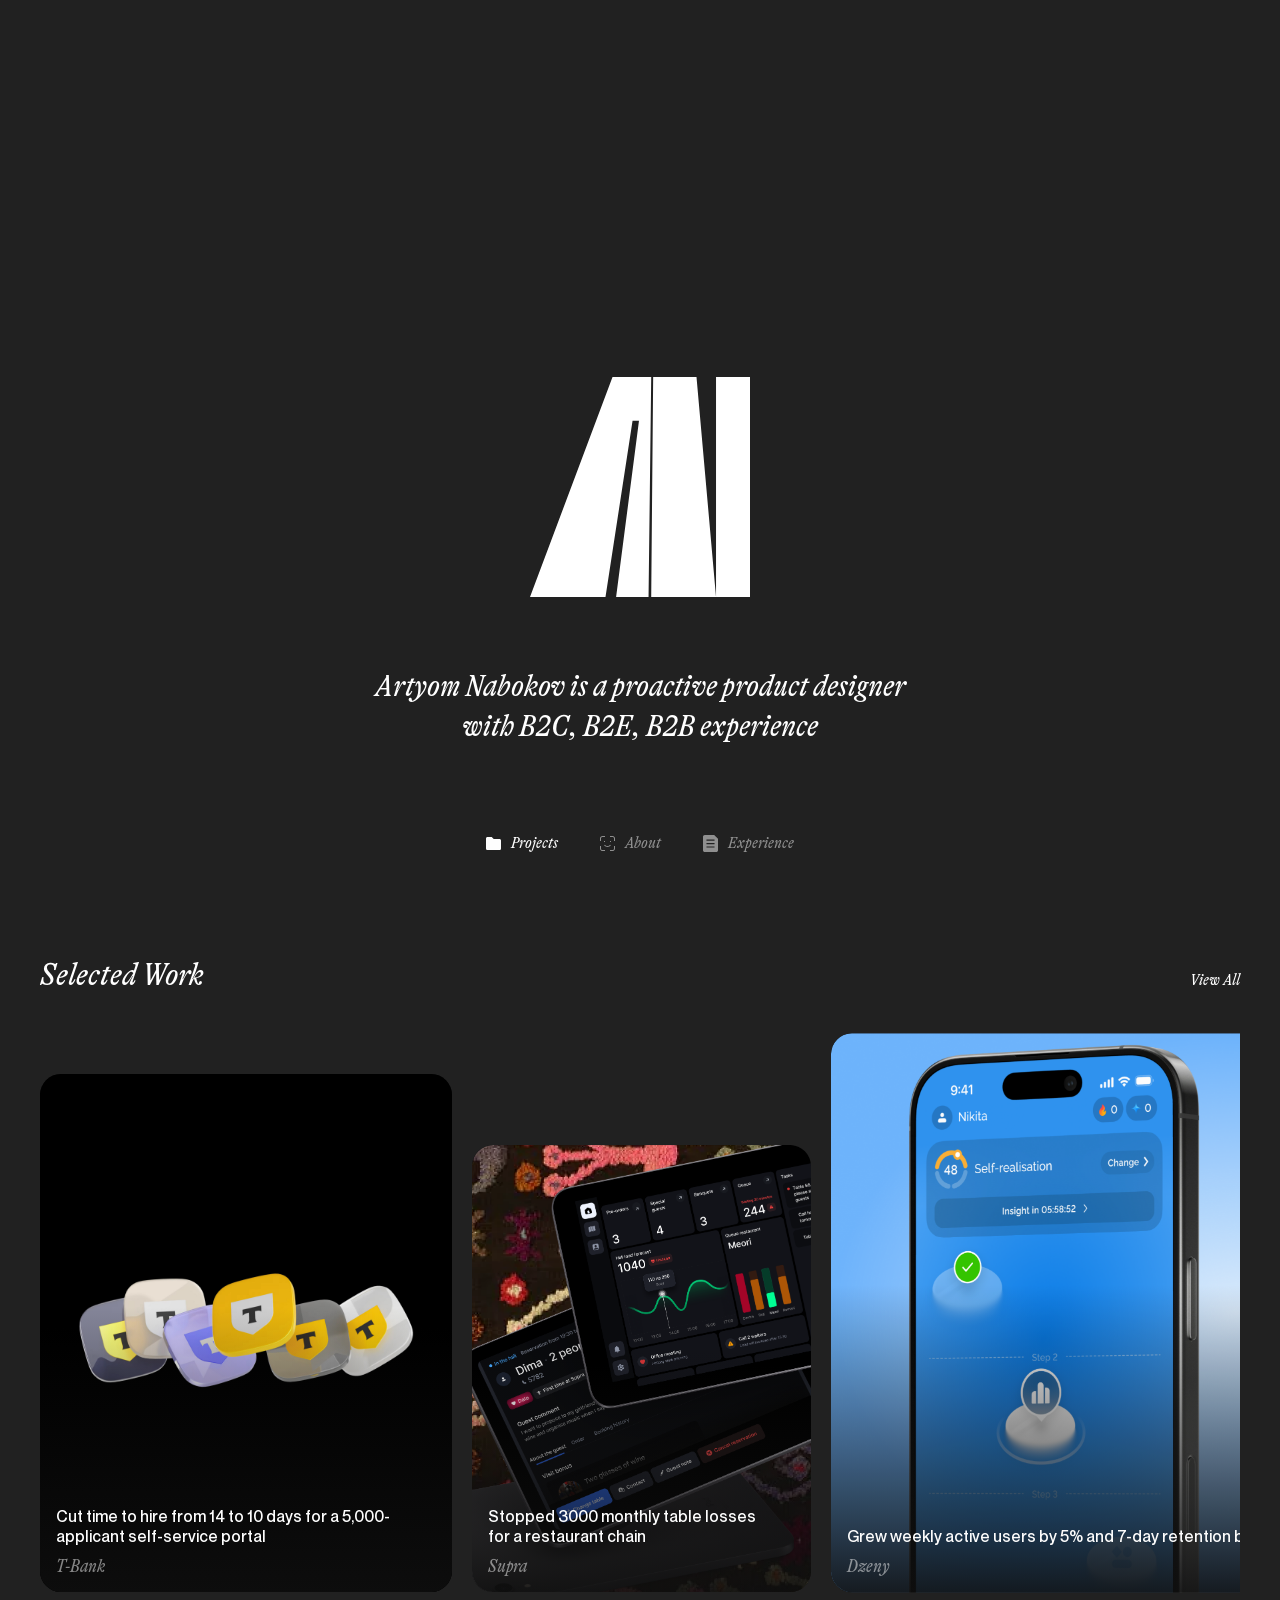
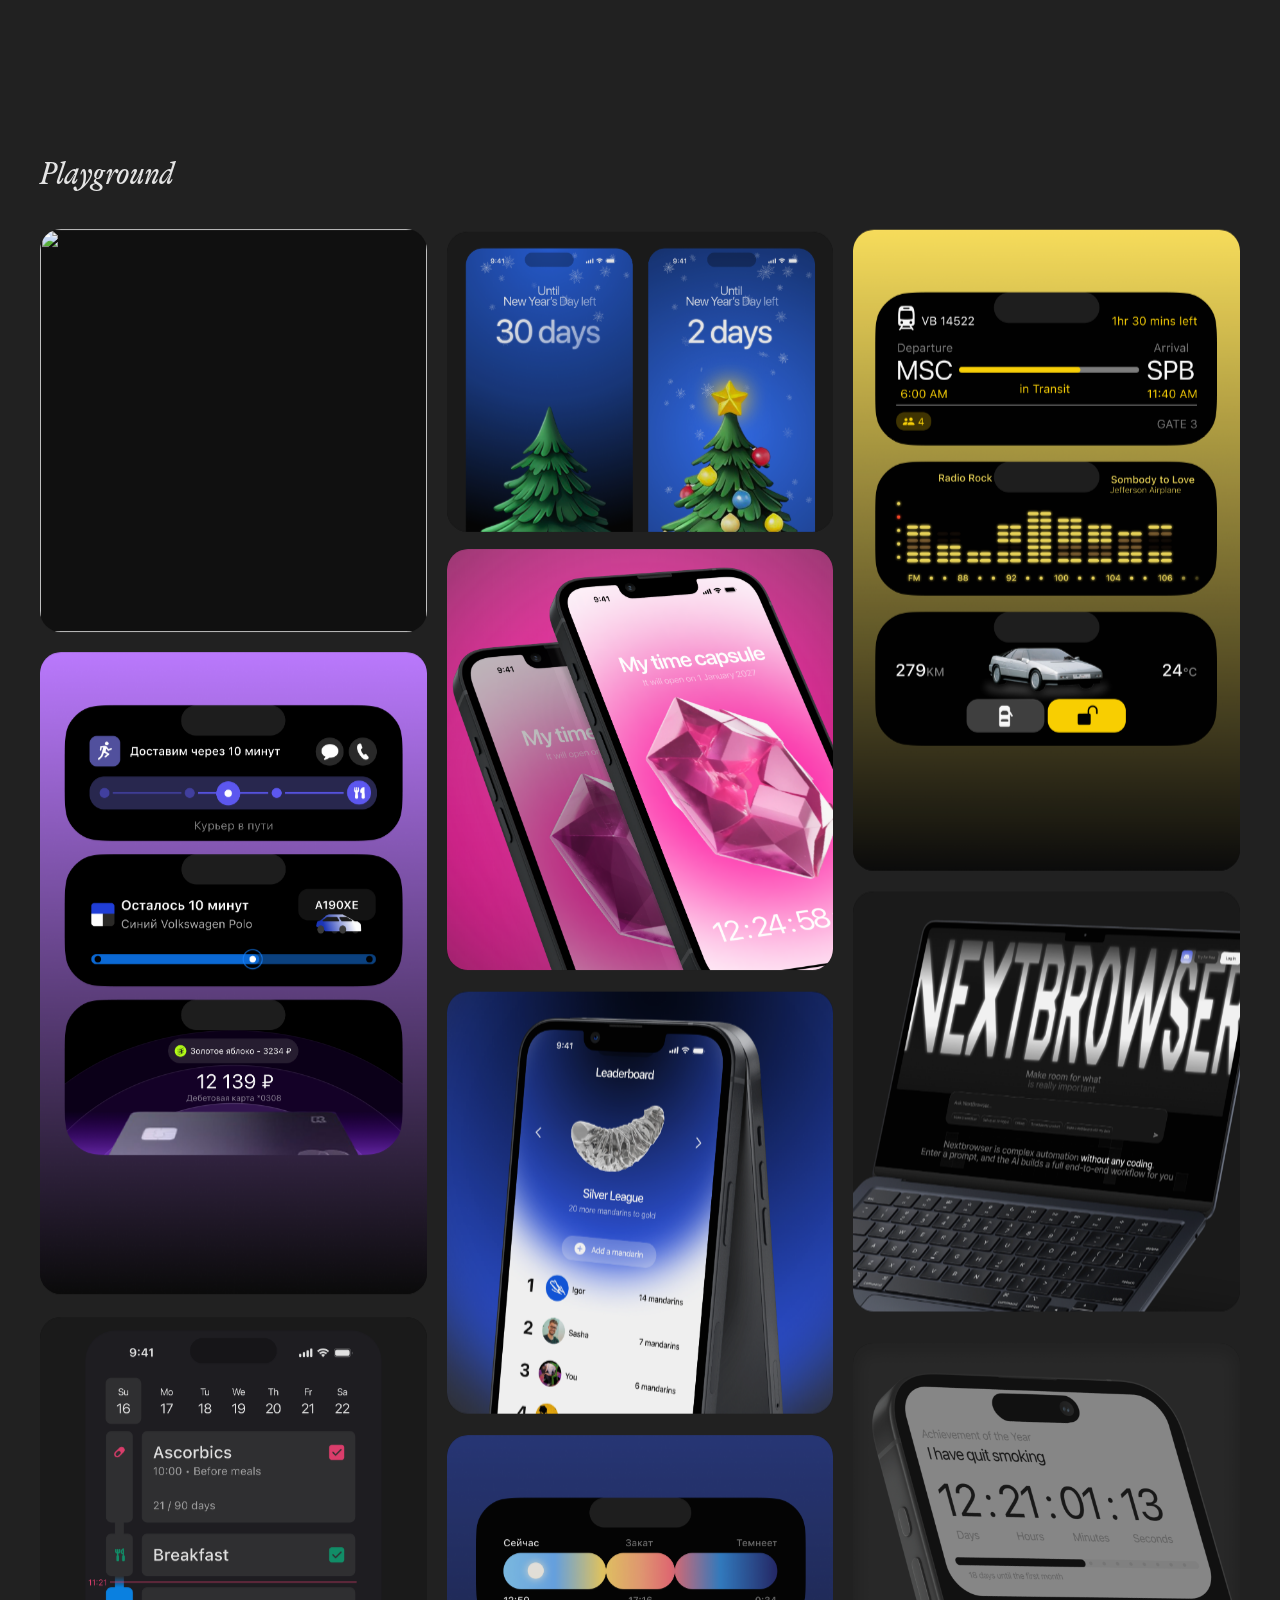
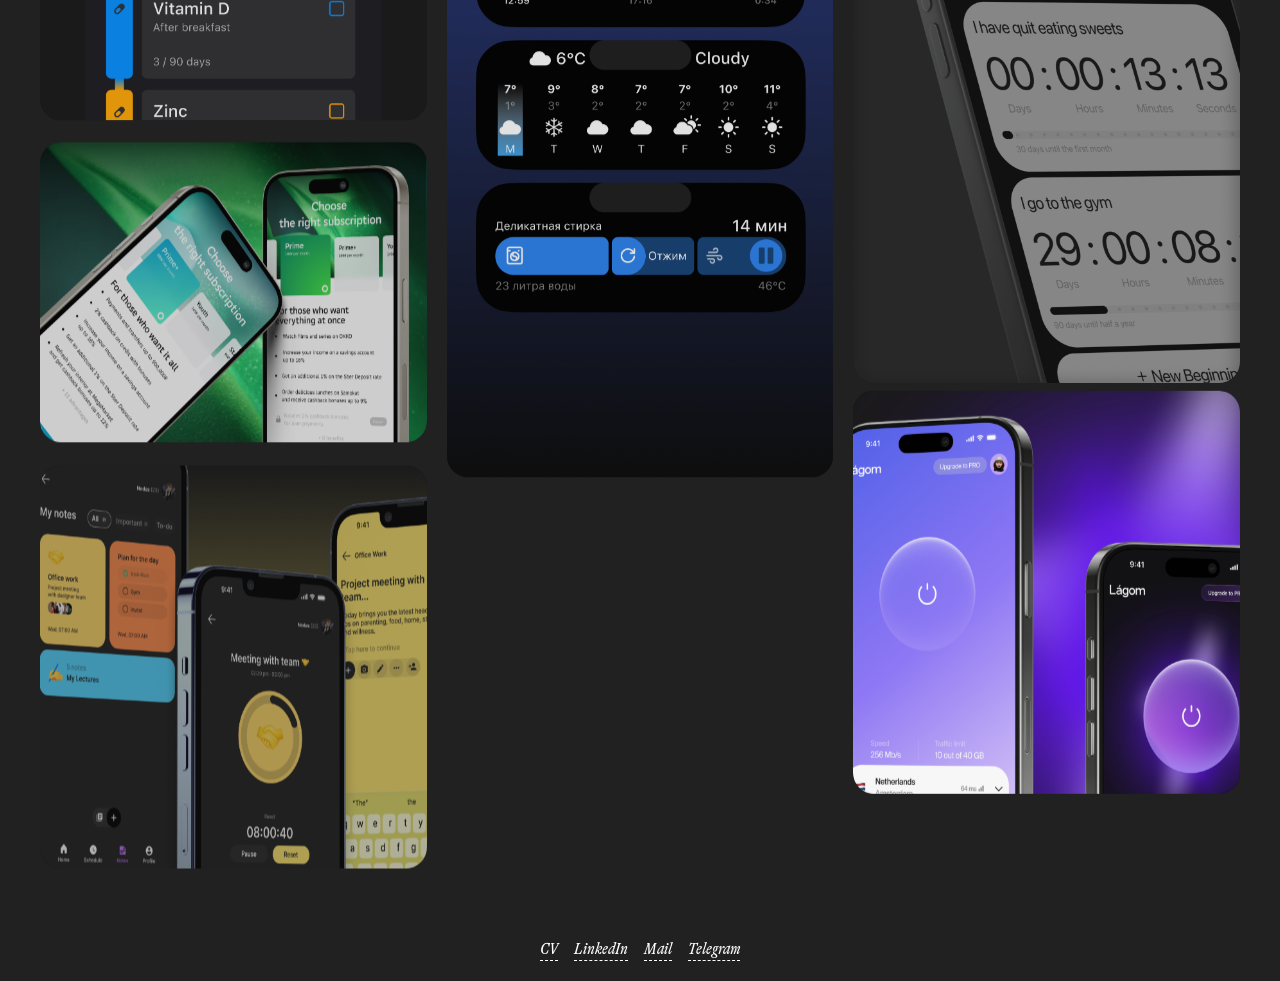
==== index.html @ ce7c5d5e "Add All Projects page and wire up View All link New projects.html lists all 5 case studies (includin" ====
<!DOCTYPE html>
<html lang="en">
<head>
<meta charset="UTF-8" />
<meta name="viewport" content="width=device-width, initial-scale=1.0" />
<title>Artyom Nabokov — Product Designer</title>
<meta name="description" content="Artyom Nabokov is a proactive product designer with B2C, B2E, B2B experience." />
<link rel="icon" href="data:,">
<link rel="stylesheet" href="css/styles.css" />
</head>
<body>

  <header class="hero" id="top">
    <div class="hero__logo reveal">
      <img src="assets/icons/logo.svg" alt="Artyom Nabokov logo" width="313" height="313" />
    </div>
    <p class="hero__tagline reveal">
      Artyom Nabokov is&nbsp;a&nbsp;proactive product designer<br />
      with&nbsp;B2C, B2E, B2B experience
    </p>
    <nav class="hero__nav reveal">
      <a href="index.html#work" class="hero__nav-item is-active">
        <img src="assets/icons/icon-projects.svg" alt="" width="15" height="13" />
        <span>Projects</span>
      </a>
      <a href="about.html" class="hero__nav-item">
        <img src="assets/icons/icon-about.svg" alt="" width="15" height="15" />
        <span>About</span>
      </a>
      <a href="experience.html" class="hero__nav-item">
        <img src="assets/icons/icon-experience.svg" alt="" width="15" height="17" />
        <span>Experience</span>
      </a>
    </nav>
  </header>

  <main>
    <section class="section" id="work">
      <div class="section__head reveal">
        <h2>Selected Work</h2>
        <a href="projects.html" class="section__all">View All</a>
      </div>

      <div class="work-grid">

        <a class="card reveal" href="cases/case-1.html" style="--card-w:412;--card-h:518">
          <div class="card__clip">
          <div class="card__visual">
            <img class="card__layer" src="assets/images/work/layers/card1-clean.png" alt="" loading="lazy" />
          </div>
          <div class="card__fade"></div>
          <div class="card__text">
            <p class="card__title">Cut time to&nbsp;hire from&nbsp;14 to&nbsp;10 days for&nbsp;a&nbsp;5,000-applicant self-service portal</p>
            <p class="card__client">T-Bank</p>
          </div>
        </div>
        </a>

        <a class="card reveal" href="cases/case-2.html" style="--card-w:339;--card-h:447">
          <div class="card__clip">
          <div class="card__visual">
            <img class="card__layer" src="assets/images/work/layers/card2-clean.png" alt="" loading="lazy" />
          </div>
          <div class="card__fade"></div>
          <div class="card__text">
            <p class="card__title">Stopped 3000 monthly table losses for&nbsp;a&nbsp;restaurant chain</p>
            <p class="card__client">Supra</p>
          </div>
        </div>
        </a>

        <a class="card reveal" href="cases/case-3.html" style="--card-w:810;--card-h:559">
          <div class="card__clip">
          <div class="card__visual">
            <img class="card__layer" src="assets/images/work/layers/card3-clean.png" alt="" loading="lazy" />
          </div>
          <div class="card__fade"></div>
          <div class="card__text">
            <p class="card__title">Grew weekly active users by&nbsp;5% and&nbsp;7-day retention by&nbsp;12%</p>
            <p class="card__client">Dzeny</p>
          </div>
        </div>
        </a>

        <a class="card reveal" href="cases/case-4.html" style="--card-w:339;--card-h:447">
          <div class="card__clip">
          <div class="card__visual">
            <img class="card__layer" src="assets/images/work/layers/card4-clean.png" alt="" loading="lazy" />
          </div>
          <div class="card__fade"></div>
          <div class="card__text">
            <p class="card__title">Cleared the&nbsp;hiring pipeline and&nbsp;cut selection time by&nbsp;2 days</p>
            <p class="card__client">T-Bank</p>
          </div>
        </div>
        </a>

      </div>
    </section>

    <section class="section" id="playground">
      <div class="section__head reveal">
        <h2>Playground</h2>
      </div>

      <div class="playground-grid">
        <div class="playground-col">

          <a class="card reveal" href="#" style="--card-w:401;--card-h:418">
          <div class="card__clip">
            <div class="card__visual"><img class="card__layer" src="assets/images/playground/layers/flower-delivery.png" alt="" loading="lazy" /></div>
            <div class="card__fade"></div>
            <div class="card__text"><p class="card__title">Flower Delivery App</p></div>
          </div>
        </a>

          <a class="card reveal" href="#" style="--card-w:401;--card-h:666">
          <div class="card__clip">
            <div class="card__visual"><img class="card__layer" src="assets/images/playground/pg-02-dynamic-islands-1.png" alt="" loading="lazy" /></div>
            <div class="card__fade"></div>
            <div class="card__text"><p class="card__title">Dynamic Islands UI Study</p></div>
          </div>
        </a>

          <a class="card reveal" href="#" style="--card-w:401;--card-h:418">
          <div class="card__clip">
            <div class="card__visual"><img class="card__layer" src="assets/images/playground/layers/pills-schedule.png" alt="" loading="lazy" /></div>
            <div class="card__fade"></div>
            <div class="card__text"><p class="card__title">Pill's Schedule</p></div>
          </div>
        </a>

          <a class="card reveal" href="#" style="--card-w:401;--card-h:311">
          <div class="card__clip">
            <div class="card__visual"><img class="card__layer" src="assets/images/playground/layers/pragmatica.png" alt="" loading="lazy" /></div>
            <div class="card__fade"></div>
            <div class="card__text"><p class="card__title">Collaboration with&nbsp;Pragmatica <span class="card__title-dim">(Not final result)</span></p></div>
          </div>
        </a>

          <a class="card reveal" href="#" style="--card-w:401;--card-h:418">
          <div class="card__clip">
            <div class="card__visual"><img class="card__layer" src="assets/images/playground/layers/notes-app.png" alt="" loading="lazy" /></div>
            <div class="card__fade"></div>
            <div class="card__text"><p class="card__title">Notes App</p></div>
          </div>
        </a>

        </div>
        <div class="playground-col">

          <a class="card reveal" href="#" style="--card-w:401;--card-h:311">
          <div class="card__clip">
            <div class="card__visual"><img class="card__layer" src="assets/images/playground/layers/new-year-countdown.png" alt="" loading="lazy" /></div>
            <div class="card__fade"></div>
            <div class="card__text"><p class="card__title">New Year's Countdown</p></div>
          </div>
        </a>

          <a class="card reveal" href="#" style="--card-w:401;--card-h:437">
          <div class="card__clip">
            <div class="card__visual"><img class="card__layer" src="assets/images/playground/layers/new-year-capsule.png" alt="" loading="lazy" /></div>
            <div class="card__fade"></div>
            <div class="card__text"><p class="card__title">New Year Capsule</p></div>
          </div>
        </a>

          <a class="card reveal" href="#" style="--card-w:401;--card-h:437">
          <div class="card__clip">
            <div class="card__visual"><img class="card__layer" src="assets/images/playground/layers/leaderboard.png" alt="" loading="lazy" /></div>
            <div class="card__fade"></div>
            <div class="card__text"><p class="card__title">Leaderboard</p></div>
          </div>
        </a>

          <a class="card reveal" href="#" style="--card-w:401;--card-h:666">
          <div class="card__clip">
            <div class="card__visual"><img class="card__layer" src="assets/images/playground/pg-09-dynamic-islands-2.png" alt="" loading="lazy" /></div>
            <div class="card__fade"></div>
            <div class="card__text"><p class="card__title">Dynamic Islands UI Study</p></div>
          </div>
        </a>

        </div>
        <div class="playground-col">

          <a class="card reveal" href="#" style="--card-w:402;--card-h:666">
          <div class="card__clip">
            <div class="card__visual"><img class="card__layer" src="assets/images/playground/pg-10-dynamic-islands-3.png" alt="" loading="lazy" /></div>
            <div class="card__fade"></div>
            <div class="card__text"><p class="card__title">Dynamic Islands UI Study</p></div>
          </div>
        </a>

          <a class="card reveal" href="#" style="--card-w:402;--card-h:437">
          <div class="card__clip">
            <div class="card__visual"><img class="card__layer" src="assets/images/playground/layers/browser-landing.png" alt="" loading="lazy" /></div>
            <div class="card__fade"></div>
            <div class="card__text"><p class="card__title">Browser Landing Page</p></div>
          </div>
        </a>

          <a class="card reveal" href="#" style="--card-w:402;--card-h:666">
          <div class="card__clip">
            <div class="card__visual"><img class="card__layer" src="assets/images/playground/layers/habits-tracker.png" alt="" loading="lazy" /></div>
            <div class="card__fade"></div>
            <div class="card__text"><p class="card__title">Habits Tracker</p></div>
          </div>
        </a>

          <a class="card reveal" href="#" style="--card-w:402;--card-h:418">
          <div class="card__clip">
            <div class="card__visual"><img class="card__layer" src="assets/images/playground/layers/vpn-app.png" alt="" loading="lazy" /></div>
            <div class="card__fade"></div>
            <div class="card__text"><p class="card__title">VPN App</p></div>
          </div>
        </a>

        </div>
      </div>
    </section>
  </main>

  <footer class="links">
    <a href="#" target="_blank" rel="noopener">CV</a>
    <a href="https://www.linkedin.com/in/artyom-nabokov-3b5aaa315/" target="_blank" rel="noopener">LinkedIn</a>
    <button type="button" class="link-copy" data-copy="nabokov.artyom@gmail.com" data-label="Mail">Mail</button>
    <button type="button" class="link-copy" data-copy="@bankasidra" data-label="Telegram">Telegram</button>
  </footer>

  <script src="assets/vendor/gsap/gsap.min.js"></script>
  <script src="assets/vendor/gsap/ScrollTrigger.min.js"></script>
  <script src="js/script.js"></script>
</body>
</html>
---- css/styles.css ----
/* ---------- Fonts ----------
   Trial webfonts used for this non-commercial portfolio, per foundry trial terms:
     - GT Alpina Trial Condensed Regular/Medium Italic (Grilli Type) — headings/labels
     - PP Neue Montreal Regular/Medium (Pangram Pangram) — body/card titles */

@font-face {
  font-family: 'GT Alpina Trial';
  src: url('../assets/fonts/GT-Alpina-Condensed-Regular-Italic-Trial.otf') format('opentype');
  font-style: italic;
  font-weight: 400;
  font-display: swap;
}
@font-face {
  font-family: 'GT Alpina Trial';
  src: url('../assets/fonts/GT-Alpina-Condensed-Medium-Italic-Trial.otf') format('opentype');
  font-style: italic;
  font-weight: 500;
  font-display: swap;
}
@font-face {
  font-family: 'PP Neue Montreal';
  src: url('../assets/fonts/NeueMontreal-Regular.woff2') format('woff2');
  font-style: normal;
  font-weight: 400;
  font-display: swap;
}
@font-face {
  font-family: 'PP Neue Montreal';
  src: url('../assets/fonts/NeueMontreal-Medium.woff2') format('woff2');
  font-style: normal;
  font-weight: 500;
  font-display: swap;
}

/* Seamless cross-page navigation: the browser morphs the outgoing page into
   the incoming one instead of a hard cut. Chromium-only — other browsers
   just fall back to a normal instant navigation, no harm done. */
@view-transition {
  navigation: auto;
}

::view-transition-old(root),
::view-transition-new(root) {
  animation-duration: 0.45s;
  animation-timing-function: cubic-bezier(0.16, 1, 0.3, 1);
}

:root {
  --bg: #212121;
  --bg-deep: #0f0f0f;
  --fg: #ffffff;
  --fg-dim: rgba(255, 255, 255, 0.5);
  --gap: 20px;
  --container: 1240px;
  --font-display: 'GT Alpina Trial', 'Fraunces', Georgia, serif;
  --font-body: 'PP Neue Montreal', 'General Sans', Inter, Arial, sans-serif;
  --ease: cubic-bezier(0.16, 1, 0.3, 1);
}

* { box-sizing: border-box; }

html { scroll-behavior: smooth; }

body {
  margin: 0;
  background: var(--bg);
  color: var(--fg);
  font-family: var(--font-body);
  -webkit-font-smoothing: antialiased;
}

img { display: block; max-width: 100%; }

a { color: inherit; text-decoration: none; }

/* ---------- Reveal-on-scroll ----------
   Resting state only — GSAP (ScrollTrigger) animates these in; see js/script.js.
   Kept as plain CSS so content isn't briefly visible before JS runs. */
.reveal {
  opacity: 0;
}

/* ---------- Hero ---------- */
.hero {
  min-height: 100vh;
  display: flex;
  flex-direction: column;
  align-items: center;
  justify-content: flex-end;
  gap: 40px;
  padding: 40px 20px 32px;
  text-align: center;
  /* Identical hero markup on index.html and about.html — naming it lets the
     browser morph it in place across navigation instead of crossfading it
     away and back in with the rest of the page. */
  view-transition-name: site-hero;
}

.hero__logo {
  width: 220px;
}
.hero__logo img { width: 100%; height: auto; }

.hero__tagline {
  font-family: var(--font-display);
  font-style: italic;
  font-size: clamp(18px, 2.4vw, 32px);
  line-height: 1.3;
  max-width: 620px;
  color: var(--fg);
}

.hero__nav {
  display: flex;
  gap: 2px;
  padding: 8px;
}

.hero__nav-item {
  display: flex;
  align-items: center;
  gap: 10px;
  padding: 8px 20px;
  opacity: 0.5;
}
.hero__nav-item.is-active {
  opacity: 1;
}
.hero__nav-item span {
  font-family: var(--font-display);
  font-style: italic;
  font-size: 16px;
  white-space: nowrap;
}

/* ---------- Sections ---------- */
.section {
  max-width: var(--container);
  margin: 0 auto;
  padding: 100px 20px 60px;
}

#work { padding-top: 56px; }

.section__head {
  display: flex;
  align-items: baseline;
  justify-content: space-between;
  margin-bottom: 40px;
}

.section__head h2 {
  font-family: var(--font-display);
  font-style: italic;
  font-weight: 400;
  font-size: clamp(24px, 3vw, 32px);
  margin: 0;
}

.section__all {
  font-family: var(--font-display);
  font-style: italic;
  font-size: 16px;
  color: var(--fg);
  opacity: 1;
}

/* ---------- Card component (Selected Work + Playground) ----------
   Shadow/lift live on .card (unclipped, so box-shadow stays rounded and
   doesn't show a seam on transform); rounding + clipping of the actual
   artwork live on the .card__clip child. Splitting these across two
   elements avoids the classic border-radius+overflow+transform bug where
   the browser's shadow and clip paths drift apart mid-transition. */
.card {
  position: relative;
  display: block;
  border-radius: 21px;
  aspect-ratio: var(--card-w) / var(--card-h);
  --shadow-o: 0;
  box-shadow: 0 24px 48px rgba(0, 0, 0, var(--shadow-o));
}

.card__clip {
  position: absolute;
  inset: 0;
  border-radius: inherit;
  overflow: hidden;
  background: var(--card-bg, #111);
}

.card__visual {
  position: absolute;
  inset: 0;
}

.card__layer {
  position: absolute;
  left: var(--l, 0);
  top: var(--t, 0);
  width: var(--w, 100%);
  height: var(--h, 100%);
  object-fit: cover;
}
.card__layer--centered {
  left: 50%;
  top: 50%;
  width: auto;
  height: 100%;
  transform: translate(-50%, -50%);
}
.card__mask {
  -webkit-mask-repeat: no-repeat;
  mask-repeat: no-repeat;
  -webkit-mask-size: 100% 100%;
  mask-size: 100% 100%;
  -webkit-mask-position: 0 0;
  mask-position: 0 0;
}

.card__fade {
  position: absolute;
  inset: 0;
  background: linear-gradient(to bottom, rgba(15, 15, 15, 0) 45%, rgba(15, 15, 15, 0.92) 100%);
  opacity: 0;
}

.card__text {
  position: absolute;
  left: 16px;
  right: 16px;
  bottom: 16px;
  opacity: 0;
  transform: translateY(10px);
}

/* Selected Work: caption + fade are always shown, not hover-only */
.work-grid .card__fade,
.work-grid .card__text {
  opacity: 1;
  transform: translateY(0);
}

.card__title {
  font-family: var(--font-body);
  font-weight: 500;
  font-size: 16px;
  line-height: 1.25;
  margin: 0 0 10px;
}
.card__title-dim { color: var(--fg-dim); font-weight: 400; }

.card__client {
  font-family: var(--font-display);
  font-style: italic;
  font-size: 18px;
  color: var(--fg-dim);
  margin: 0;
}

/* ---------- Selected Work: single horizontal row, native size, drag/scroll for overflow ---------- */
.work-grid {
  display: flex;
  flex-wrap: nowrap;
  align-items: flex-end;
  gap: var(--gap);
  overflow-x: auto;
  cursor: grab;
  scrollbar-width: none;
  -ms-overflow-style: none;
  user-select: none;
  -webkit-user-select: none;
  /* overflow-x:auto forces overflow-y to act as auto too (per spec, an axis
     can't stay "visible" while the other isn't), which would otherwise clip
     the hover box-shadow at the row's top/bottom edge. Pad the scroll area
     and cancel the padding with a matching negative margin so the shadow
     has room without shifting surrounding layout. */
  padding: 24px 0 90px;
  margin: -24px 0 -90px;
}
.work-grid img { -webkit-user-drag: none; user-drag: none; }
.work-grid::-webkit-scrollbar { display: none; }
.work-grid.is-dragging {
  cursor: grabbing;
  scroll-behavior: auto;
  user-select: none;
}
.work-grid .card {
  flex: 0 0 auto;
  width: calc(var(--card-w) * 1px);
}

@media (max-width: 560px) {
  .work-grid .card { width: calc(var(--card-w) * 0.72px); }
}

/* ---------- Playground (masonry via columns) ---------- */
.playground-grid {
  display: grid;
  grid-template-columns: repeat(3, 1fr);
  gap: var(--gap);
  align-items: start;
}

.playground-col {
  display: flex;
  flex-direction: column;
  gap: var(--gap);
}

@media (max-width: 900px) {
  .playground-grid { grid-template-columns: repeat(2, 1fr); }
}
@media (max-width: 600px) {
  .playground-grid { grid-template-columns: 1fr; }
}

/* ---------- Footer links ---------- */
.links {
  display: flex;
  gap: 16px;
  align-items: center;
  justify-content: center;
  padding: 20px;
  background: var(--bg);
}
.links a,
.links button {
  font-family: var(--font-display);
  font-style: italic;
  font-size: 16px;
  border: none;
  border-bottom: 1px dashed var(--fg);
  padding: 0 0 2px;
  background: none;
  color: inherit;
  cursor: pointer;
}

@media (max-width: 480px) {
  .hero { gap: 28px; }
  .hero__nav { flex-wrap: wrap; justify-content: center; }
}

/* ================= Case study pages ================= */

.case-nav {
  max-width: var(--container);
  margin: 0 auto;
  padding: 32px 20px 0;
}
.case-back {
  display: inline-flex;
  align-items: center;
  gap: 8px;
  font-family: var(--font-display);
  font-style: italic;
  font-size: 16px;
  opacity: 0.6;
}
.case-back img { width: 15px; height: 15px; filter: invert(1); }

.case {
  max-width: var(--container);
  margin: 0 auto;
  padding: 40px 20px 100px;
  display: flex;
  flex-direction: column;
  gap: 90px;
}

.case-hero img,
.case-feature-row img,
.case-feature-grid img,
.case-compare img {
  width: 100%;
  display: block;
  border-radius: 20px;
}

/* Text blocks sit in the right half of the content column, matching the source layout */
.case-text {
  margin-left: auto;
  width: 622px;
  max-width: 100%;
  display: flex;
  flex-direction: column;
  gap: 40px;
}
.case-text__group h3,
.case-text__label {
  font-family: var(--font-display);
  font-style: italic;
  font-weight: 400;
  font-size: 16px;
  color: var(--fg-dim);
  margin: 0 0 14px;
}
.case-text__group p {
  font-size: 20px;
  line-height: 1.45;
  margin: 0;
}

/* The intro block (tags/description/badges) uses a tighter 16px gap in
   Figma than the other text blocks' 40px group spacing. */
.case-text--intro {
  gap: 16px;
}

.case-tags {
  display: flex;
  flex-wrap: wrap;
  gap: 8px;
  font-size: 14px;
  color: var(--fg-dim);
}
.case-tags span:not(:last-child)::after {
  content: '•';
  margin-left: 8px;
}
.case-desc {
  font-size: 22px;
  line-height: 1.4;
  margin: 0;
}
.case-badge {
  align-self: flex-start;
  display: inline-flex;
  align-items: center;
  gap: 8px;
  padding: 12px 16px 12px 12px;
  border-radius: 20px;
  background: #2c2c2c;
  font-family: var(--font-body);
  font-weight: 500;
  font-size: 16px;
  color: #fff;
}
.case-badge img { width: 12px; height: auto; }

.case-feature-row {
  display: grid;
  grid-template-columns: repeat(3, 1fr);
  gap: var(--gap);
}
.case-feature-grid {
  display: flex;
  flex-direction: column;
  gap: var(--gap);
}

.case-compare {
  position: relative;
  border-radius: 20px;
  overflow: hidden;
  aspect-ratio: 1240 / 666;
  cursor: ew-resize;
  user-select: none;
  /* Matches the block's own radial gradient fill in Figma — the before/
     after shots don't quite reach the container edges, so this shows in
     the margins instead of a jarring black bar. */
  background: radial-gradient(circle at 50% 50%, #ffffff 0%, #fff7cb 25%, #ffee96 50%, #ffe662 75%, #ffe147 87.5%, #ffdd2d 100%);
}
/* Both shots are full-bleed and identically sized/positioned (the whole
   container) — that's what lets the drag reveal more/less of either side
   with no gap. Sizing each to only its own small Figma "window" meant the
   reveal ran out of image past that window's edge. */
.case-compare img {
  position: absolute;
  inset: 0;
  width: 100%;
  height: 100%;
  object-fit: contain;
  object-position: center;
  border-radius: 0;
  pointer-events: none;
  /* The full mockup at "contain" size reads small against this wide
     letterboxed block — scale it up so it reads closer to Figma's size,
     letting the container's overflow:hidden crop the excess. */
  transform: scale(1.4);
}
/* The reveal clip must be a percentage of the whole container, not of the
   "after" image's own (already-offset, already-narrower) box — clipping
   the image directly clipped it relative to itself, which is why the
   drag looked broken. Wrap it in a full-size layer and clip that instead. */
.case-compare__after-clip {
  position: absolute;
  inset: 0;
  clip-path: inset(0 0 0 50%);
}
.case-compare__handle {
  position: absolute;
  top: 0;
  bottom: 0;
  left: 50%;
  width: 6px;
  background: #ffdd2d;
  border-radius: 8px;
  transform: translateX(-50%);
  pointer-events: none;
  z-index: 2;
}
.case-compare__grip {
  position: absolute;
  top: 50%;
  left: 50%;
  width: 48px;
  height: 108px;
  border-radius: 11px;
  background: #ffdd2d;
  transform: translate(-50%, -50%);
  display: flex;
  flex-direction: column;
  align-items: center;
  justify-content: center;
  gap: 8px;
  pointer-events: none;
  z-index: 3;
}
.case-compare__grip img { width: 24px; height: 24px; }
.case-compare__grip span {
  font-family: var(--font-body);
  font-weight: 500;
  font-size: 16px;
  color: #9a8104;
}
.case-compare__label {
  position: absolute;
  top: 3%;
  font-family: var(--font-display);
  font-style: italic;
  font-size: 16px;
  color: #212121;
  z-index: 2;
}
.case-compare__label--before { left: 1.6%; }
.case-compare__label--after { right: 1.6%; }

.case-animation {
  aspect-ratio: 1240 / 860;
  border-radius: 20px;
  background: #161616;
  display: flex;
  align-items: center;
  justify-content: center;
  overflow: hidden;
}
.case-animation span {
  font-family: var(--font-display);
  font-style: italic;
  font-size: 28px;
  color: var(--fg-dim);
}
.case-animation video {
  width: 100%;
  height: 100%;
  object-fit: cover;
}

.case-results ul {
  list-style: none;
  padding: 0;
  margin: 6px 0 0;
  display: flex;
  flex-direction: column;
  gap: 10px;
}
.case-results li {
  font-size: 20px;
  padding-left: 22px;
  position: relative;
}
.case-hypotheses,
.case-plain-list {
  list-style: none;
  padding: 0;
  margin: 0;
  display: flex;
  flex-direction: column;
  gap: 20px;
}
.case-hypotheses li {
  font-size: 18px;
  line-height: 1.5;
  padding-left: 22px;
  position: relative;
}
.case-hypotheses li::before {
  content: '•';
  position: absolute;
  left: 0;
  color: var(--fg-dim);
}
.case-plain-list { gap: 10px; margin-top: 6px; }
.case-plain-list li { font-size: 20px; }

.case-results li::before {
  content: '—';
  position: absolute;
  left: 0;
  color: var(--fg-dim);
}

@media (max-width: 900px) {
  .case-feature-row { grid-template-columns: repeat(2, 1fr); }
  .case-text { width: 100%; }
}
@media (max-width: 560px) {
  .case-feature-row { grid-template-columns: 1fr; }
  .case { gap: 60px; }
}

/* ================= About page ================= */

.about-photos {
  display: flex;
  gap: var(--gap);
  align-items: flex-start;
  margin-bottom: 96px;
}
.about-photos__left {
  display: flex;
  flex-direction: column;
  gap: 74px;
  flex: 822 1 0%;
  min-width: 0;
}
.about-photos__row {
  display: flex;
  align-items: flex-start;
  gap: var(--gap);
  width: 100%;
}
.about-photos__row .about-photo { flex: 1; }
.about-photo {
  position: relative;
  border-radius: 20px;
  overflow: hidden;
}
.about-photo--tall {
  flex: 401 1 0%;
}
.about-photo__img {
  position: absolute;
  left: var(--l, 0);
  top: var(--t, 0);
  width: var(--w, 100%);
  height: var(--h, 100%);
  object-fit: cover;
}
.about-photo__img--plain {
  position: static;
  width: 100%;
  height: 100%;
}

.about-bio {
  width: 685px;
  max-width: 100%;
  font-family: var(--font-body);
  font-size: 24px;
  line-height: 1.2;
  margin: 0;
}

.about-strengths h3 {
  font-family: var(--font-display);
  font-style: italic;
  font-weight: 400;
  font-size: clamp(24px, 3vw, 32px);
  margin: 0 0 48px;
}
.about-strengths__grid {
  display: grid;
  grid-template-columns: repeat(2, 1fr);
  column-gap: 84px;
  row-gap: 48px;
}
.about-strength {
  display: flex;
  flex-direction: column;
  gap: 16px;
}
.about-strength__badge {
  align-self: flex-start;
  display: inline-flex;
  align-items: center;
  padding: 12px 16px;
  border-radius: 20px;
  background: #2c2c2c;
  font-family: var(--font-body);
  font-weight: 500;
  font-size: 16px;
  color: #fff;
}
.about-strength p {
  font-family: var(--font-body);
  font-size: 24px;
  line-height: 1.4;
  margin: 0;
}

@media (max-width: 900px) {
  .about-photos { flex-direction: column; }
  .about-photos__left { flex: none; width: 100%; }
  .about-photo--tall { flex: none; width: 100%; }
  .about-strengths__grid { grid-template-columns: 1fr; }
}
@media (max-width: 560px) {
  .about-photos__row { flex-direction: column; }
}

/* ================= Experience page ================= */

.exp-list {
  margin-left: auto;
  width: 622px;
  max-width: 100%;
  display: flex;
  flex-direction: column;
  gap: 80px;
}
.exp-entry {
  display: flex;
  flex-direction: column;
  gap: 48px;
}
.exp-entry__text {
  display: flex;
  flex-direction: column;
  gap: 16px;
}
.exp-entry__header {
  display: flex;
  align-items: flex-start;
  justify-content: space-between;
  width: 100%;
}
.exp-entry__icon {
  width: 48px;
  height: 48px;
  border-radius: 6px;
  overflow: hidden;
  flex-shrink: 0;
}
.exp-entry__icon img {
  width: 100%;
  height: 100%;
  object-fit: cover;
  display: block;
}
.exp-entry__badge {
  align-self: flex-start;
  display: inline-flex;
  align-items: center;
  padding: 12px 16px;
  border-radius: 20px;
  background: #2c2c2c;
  font-family: var(--font-body);
  font-weight: 500;
  font-size: 16px;
  color: #fff;
  white-space: nowrap;
}
.exp-entry__title {
  display: flex;
  flex-direction: column;
  gap: 4px;
}
.exp-entry__company {
  font-family: var(--font-display);
  font-style: italic;
  font-weight: 500;
  font-size: 24px;
  color: var(--fg);
  margin: 0;
}
.exp-entry__role {
  font-family: var(--font-body);
  font-weight: 500;
  font-size: 16px;
  color: var(--fg);
  margin: 0;
}
.exp-entry__desc {
  font-family: var(--font-body);
  font-size: 24px;
  line-height: 1.4;
  color: var(--fg-dim);
  margin: 0;
}
.exp-entry__cards {
  display: flex;
  gap: 10px;
  width: 100%;
}
.exp-entry__cards .exp-card {
  flex: 1;
  min-width: 0;
}
.exp-entry__cards--fixed .exp-card--fixed {
  flex: none;
  width: 200px;
}
.exp-card {
  display: flex;
  flex-direction: column;
  gap: 8px;
}
.exp-card__img {
  width: 100%;
  height: 223px;
  border-radius: 20px;
  object-fit: cover;
  display: block;
}
.exp-card__title {
  font-family: var(--font-display);
  font-style: italic;
  font-weight: 500;
  font-size: 16px;
  color: var(--fg);
  margin: 0;
}

@media (max-width: 700px) {
  .exp-entry__cards { flex-wrap: wrap; }
  .exp-entry__cards .exp-card { flex: 1 1 45%; }
}

/* ================= All Projects page ================= */

.project-entry {
  display: flex;
  flex-direction: column;
  gap: 32px;
}
.project-entry__field {
  display: flex;
  flex-direction: column;
  gap: 12px;
}
.project-entry__head {
  display: flex;
  align-items: center;
  justify-content: space-between;
  gap: 16px;
}
.project-entry__title {
  font-family: var(--font-display);
  font-style: italic;
  font-weight: 400;
  font-size: 32px;
  color: var(--fg);
  margin: 0;
}
.project-entry__title-dim {
  color: var(--fg-dim);
}
.project-entry__badges {
  display: flex;
  gap: 8px;
  align-items: center;
  flex-shrink: 0;
}
.project-entry__subtitle {
  font-family: var(--font-body);
  font-weight: 500;
  font-size: 20px;
  color: var(--fg);
  margin: 0;
}
.project-entry__stack {
  display: flex;
  gap: 64px;
  flex-wrap: wrap;
}
.project-entry__stack-item {
  display: flex;
  flex-direction: column;
  gap: 8px;
}
.project-entry__stack-label {
  font-family: Inter, Arial, sans-serif;
  font-size: 20px;
  color: var(--fg-dim);
  margin: 0;
}
.project-entry__stack-value {
  font-family: Inter, Arial, sans-serif;
  font-size: 20px;
  color: var(--fg);
  margin: 0;
}
.project-entry__visual {
  aspect-ratio: 1239 / 738;
  border-radius: 20px;
  overflow: hidden;
  background: #2c2c2c;
}
.project-entry__visual img {
  width: 100%;
  height: 100%;
  object-fit: cover;
  display: block;
}

@media (max-width: 700px) {
  .project-entry__head { flex-direction: column; align-items: flex-start; gap: 12px; }
  .project-entry__stack { gap: 32px; }
}
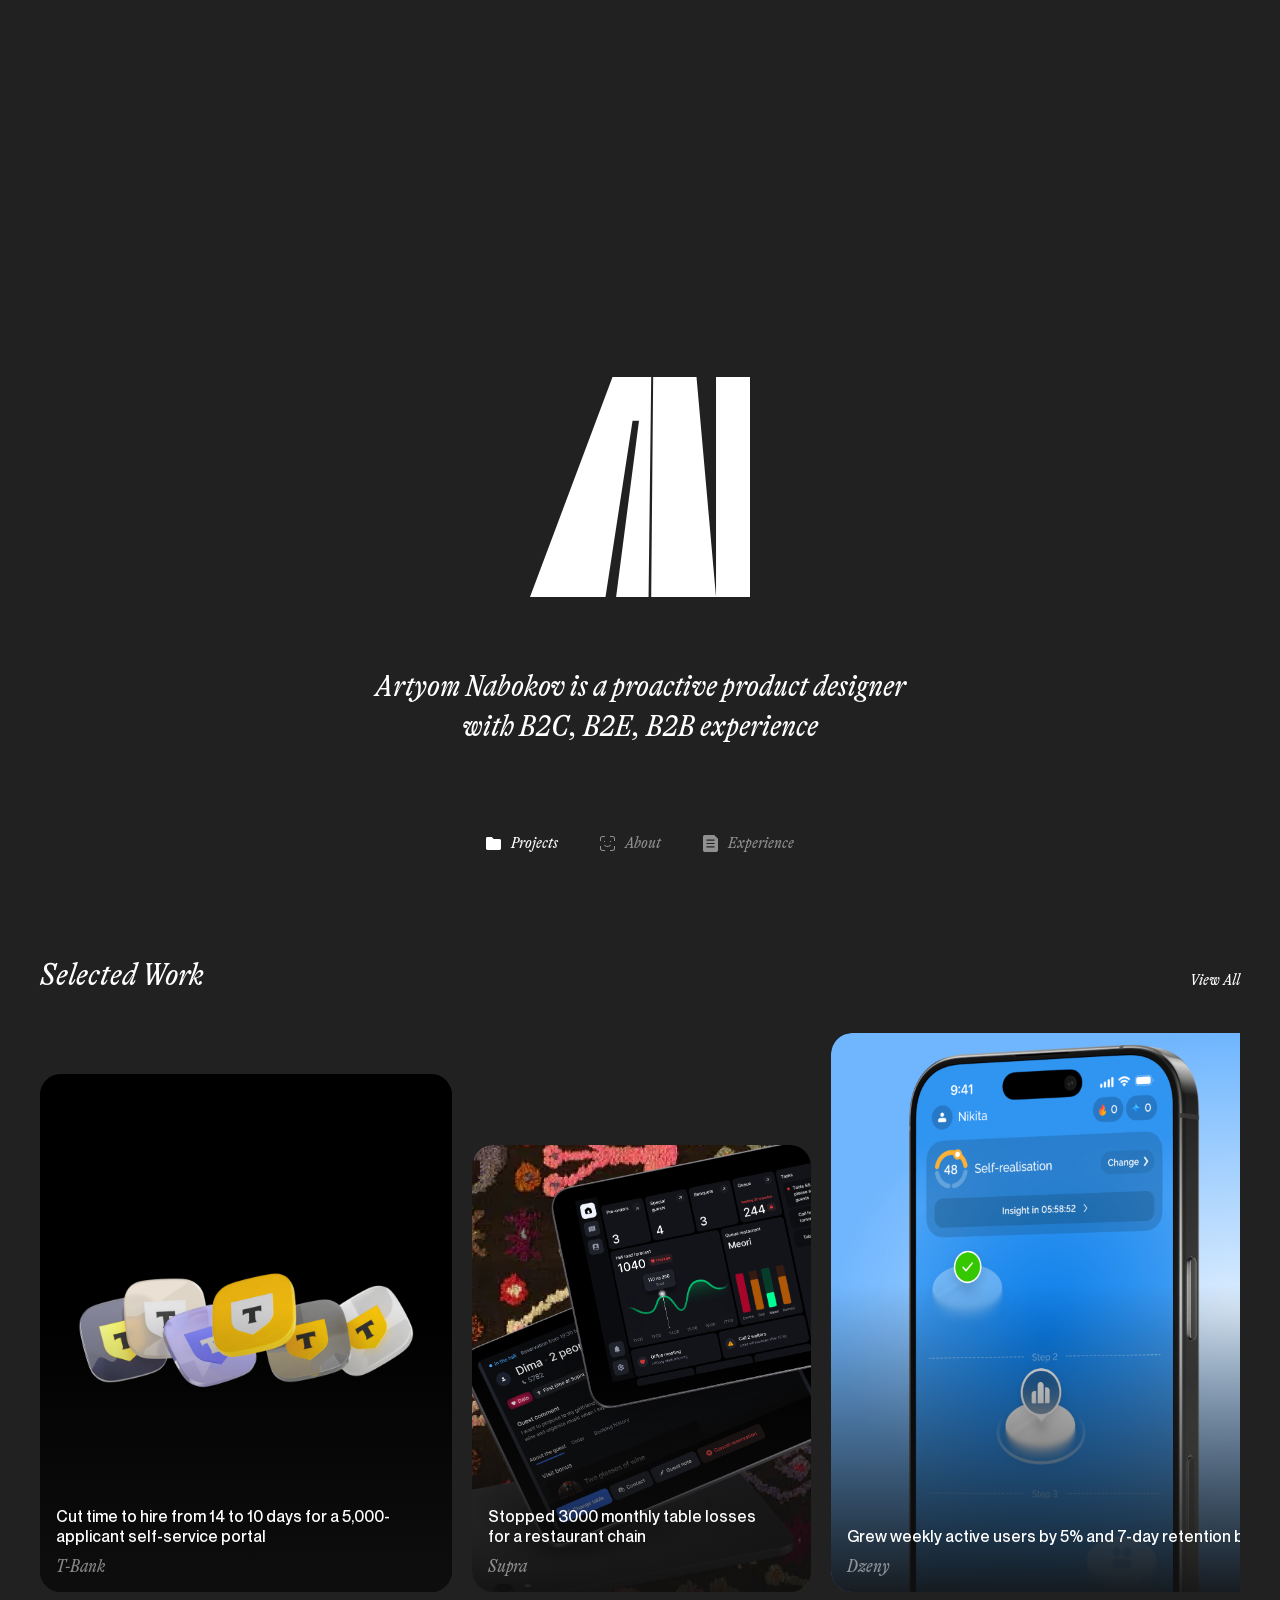
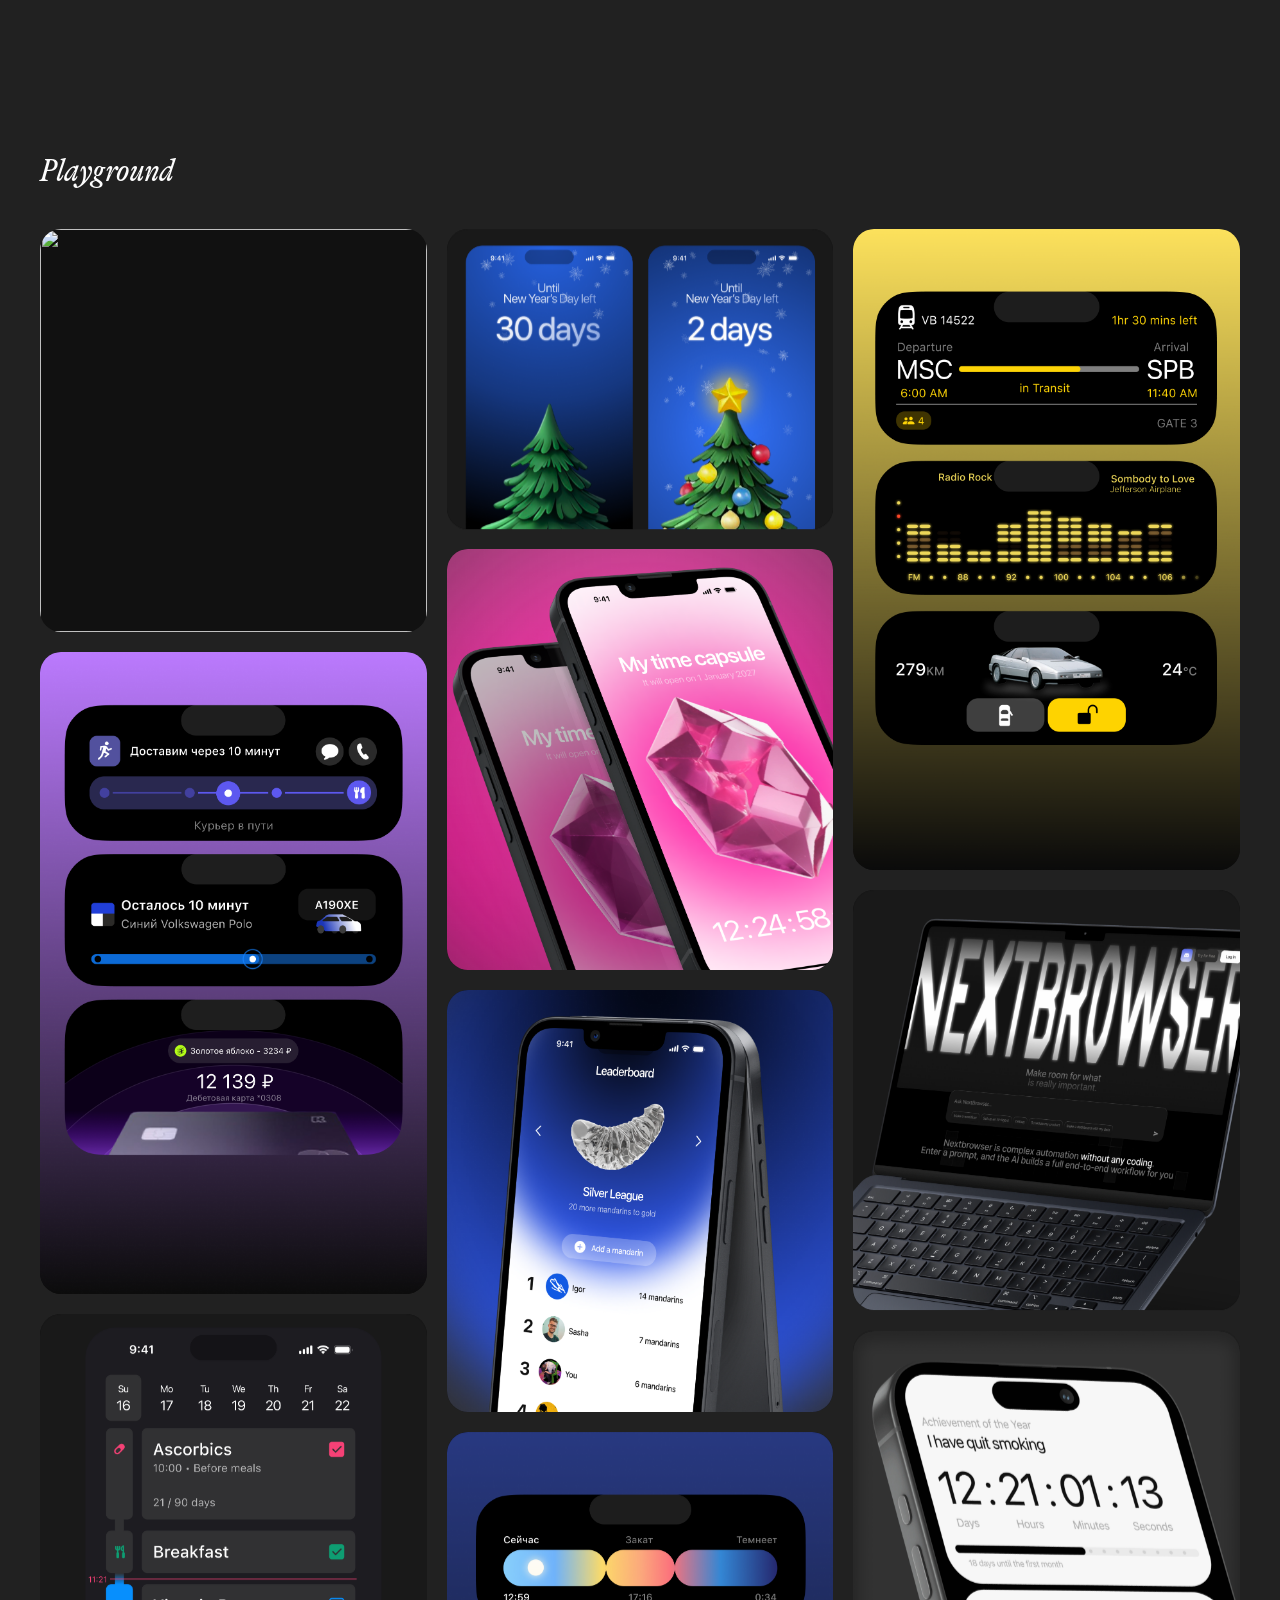
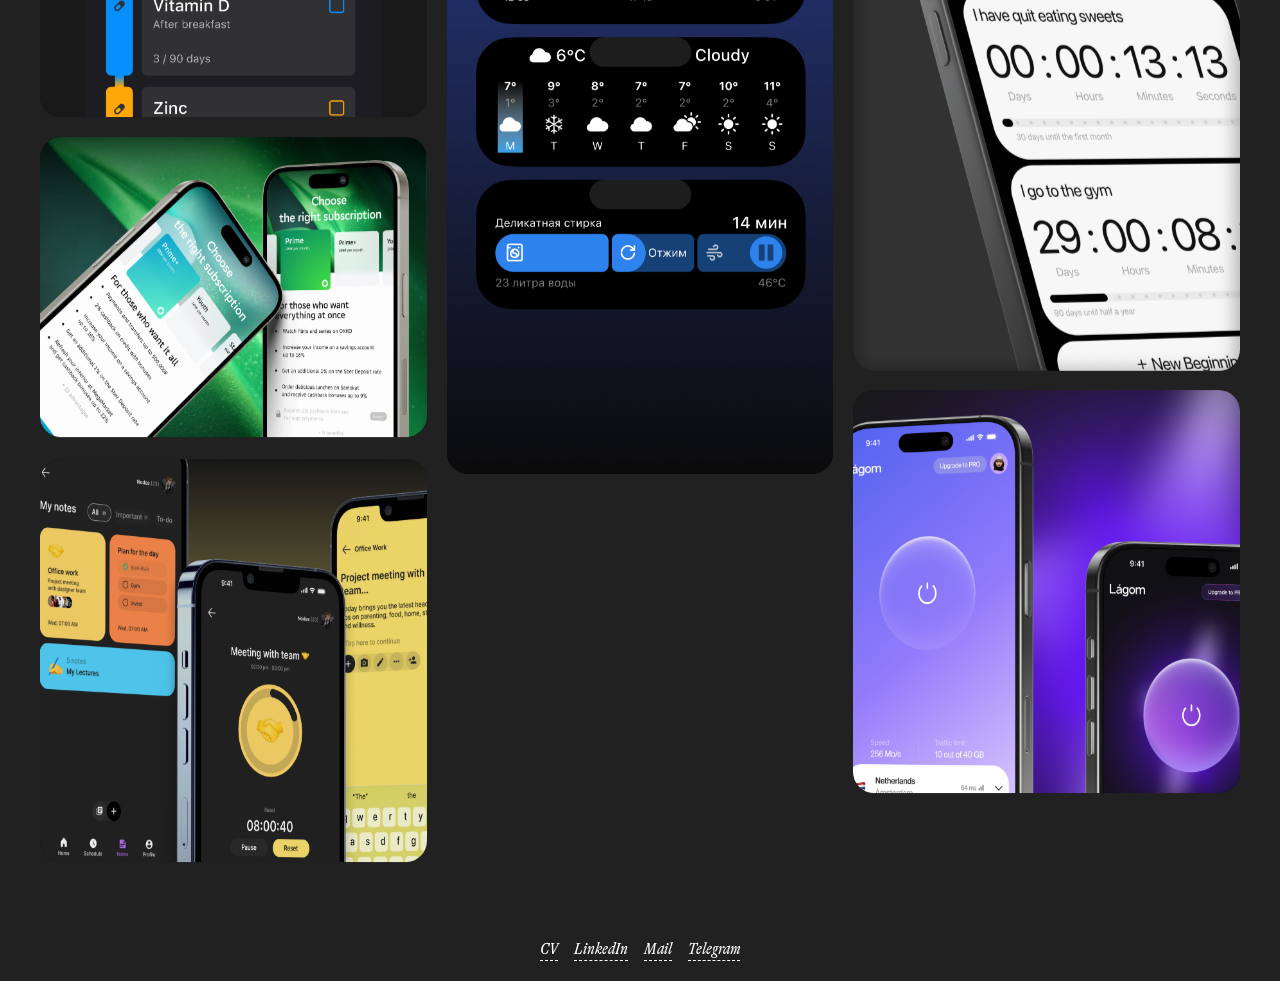
==== commit 9678e274: "Add a full-page preloader that waits for every image before revealing content Blocks each page behin" ====
--- a/index.html
+++ b/index.html
@@ -9,6 +9,11 @@
 <link rel="stylesheet" href="css/styles.css" />
 </head>
 <body>
+
+  <div class="preloader" id="preloader">
+    <img class="preloader__logo" src="assets/icons/logo.svg" alt="" />
+    <span class="preloader__percent">0%</span>
+  </div>
 
   <header class="hero" id="top">
     <div class="hero__logo reveal">
@@ -46,7 +51,7 @@
         <a class="card reveal" href="cases/case-1.html" style="--card-w:412;--card-h:518">
           <div class="card__clip">
           <div class="card__visual">
-            <img class="card__layer" src="assets/images/work/layers/card1-clean.png" alt="" loading="lazy" />
+            <img class="card__layer" src="assets/images/work/layers/card1-clean.png" alt="" />
           </div>
           <div class="card__fade"></div>
           <div class="card__text">
@@ -59,7 +64,7 @@
         <a class="card reveal" href="cases/case-2.html" style="--card-w:339;--card-h:447">
           <div class="card__clip">
           <div class="card__visual">
-            <img class="card__layer" src="assets/images/work/layers/card2-clean.png" alt="" loading="lazy" />
+            <img class="card__layer" src="assets/images/work/layers/card2-clean.png" alt="" />
           </div>
           <div class="card__fade"></div>
           <div class="card__text">
@@ -72,7 +77,7 @@
         <a class="card reveal" href="cases/case-3.html" style="--card-w:810;--card-h:559">
           <div class="card__clip">
           <div class="card__visual">
-            <img class="card__layer" src="assets/images/work/layers/card3-clean.png" alt="" loading="lazy" />
+            <img class="card__layer" src="assets/images/work/layers/card3-clean.png" alt="" />
           </div>
           <div class="card__fade"></div>
           <div class="card__text">
@@ -85,7 +90,7 @@
         <a class="card reveal" href="cases/case-4.html" style="--card-w:339;--card-h:447">
           <div class="card__clip">
           <div class="card__visual">
-            <img class="card__layer" src="assets/images/work/layers/card4-clean.png" alt="" loading="lazy" />
+            <img class="card__layer" src="assets/images/work/layers/card4-clean.png" alt="" />
           </div>
           <div class="card__fade"></div>
           <div class="card__text">
@@ -108,7 +113,7 @@
 
           <a class="card reveal" href="#" style="--card-w:401;--card-h:418">
           <div class="card__clip">
-            <div class="card__visual"><img class="card__layer" src="assets/images/playground/layers/flower-delivery.png" alt="" loading="lazy" /></div>
+            <div class="card__visual"><img class="card__layer" src="assets/images/playground/layers/flower-delivery.png" alt="" /></div>
             <div class="card__fade"></div>
             <div class="card__text"><p class="card__title">Flower Delivery App</p></div>
           </div>
@@ -116,7 +121,7 @@
 
           <a class="card reveal" href="#" style="--card-w:401;--card-h:666">
           <div class="card__clip">
-            <div class="card__visual"><img class="card__layer" src="assets/images/playground/pg-02-dynamic-islands-1.png" alt="" loading="lazy" /></div>
+            <div class="card__visual"><img class="card__layer" src="assets/images/playground/pg-02-dynamic-islands-1.png" alt="" /></div>
             <div class="card__fade"></div>
             <div class="card__text"><p class="card__title">Dynamic Islands UI Study</p></div>
           </div>
@@ -124,7 +129,7 @@
 
           <a class="card reveal" href="#" style="--card-w:401;--card-h:418">
           <div class="card__clip">
-            <div class="card__visual"><img class="card__layer" src="assets/images/playground/layers/pills-schedule.png" alt="" loading="lazy" /></div>
+            <div class="card__visual"><img class="card__layer" src="assets/images/playground/layers/pills-schedule.png" alt="" /></div>
             <div class="card__fade"></div>
             <div class="card__text"><p class="card__title">Pill's Schedule</p></div>
           </div>
@@ -132,7 +137,7 @@
 
           <a class="card reveal" href="#" style="--card-w:401;--card-h:311">
           <div class="card__clip">
-            <div class="card__visual"><img class="card__layer" src="assets/images/playground/layers/pragmatica.png" alt="" loading="lazy" /></div>
+            <div class="card__visual"><img class="card__layer" src="assets/images/playground/layers/pragmatica.png" alt="" /></div>
             <div class="card__fade"></div>
             <div class="card__text"><p class="card__title">Collaboration with&nbsp;Pragmatica <span class="card__title-dim">(Not final result)</span></p></div>
           </div>
@@ -140,7 +145,7 @@
 
           <a class="card reveal" href="#" style="--card-w:401;--card-h:418">
           <div class="card__clip">
-            <div class="card__visual"><img class="card__layer" src="assets/images/playground/layers/notes-app.png" alt="" loading="lazy" /></div>
+            <div class="card__visual"><img class="card__layer" src="assets/images/playground/layers/notes-app.png" alt="" /></div>
             <div class="card__fade"></div>
             <div class="card__text"><p class="card__title">Notes App</p></div>
           </div>
@@ -151,7 +156,7 @@
 
           <a class="card reveal" href="#" style="--card-w:401;--card-h:311">
           <div class="card__clip">
-            <div class="card__visual"><img class="card__layer" src="assets/images/playground/layers/new-year-countdown.png" alt="" loading="lazy" /></div>
+            <div class="card__visual"><img class="card__layer" src="assets/images/playground/layers/new-year-countdown.png" alt="" /></div>
             <div class="card__fade"></div>
             <div class="card__text"><p class="card__title">New Year's Countdown</p></div>
           </div>
@@ -159,7 +164,7 @@
 
           <a class="card reveal" href="#" style="--card-w:401;--card-h:437">
           <div class="card__clip">
-            <div class="card__visual"><img class="card__layer" src="assets/images/playground/layers/new-year-capsule.png" alt="" loading="lazy" /></div>
+            <div class="card__visual"><img class="card__layer" src="assets/images/playground/layers/new-year-capsule.png" alt="" /></div>
             <div class="card__fade"></div>
             <div class="card__text"><p class="card__title">New Year Capsule</p></div>
           </div>
@@ -167,7 +172,7 @@
 
           <a class="card reveal" href="#" style="--card-w:401;--card-h:437">
           <div class="card__clip">
-            <div class="card__visual"><img class="card__layer" src="assets/images/playground/layers/leaderboard.png" alt="" loading="lazy" /></div>
+            <div class="card__visual"><img class="card__layer" src="assets/images/playground/layers/leaderboard.png" alt="" /></div>
             <div class="card__fade"></div>
             <div class="card__text"><p class="card__title">Leaderboard</p></div>
           </div>
@@ -175,7 +180,7 @@
 
           <a class="card reveal" href="#" style="--card-w:401;--card-h:666">
           <div class="card__clip">
-            <div class="card__visual"><img class="card__layer" src="assets/images/playground/pg-09-dynamic-islands-2.png" alt="" loading="lazy" /></div>
+            <div class="card__visual"><img class="card__layer" src="assets/images/playground/pg-09-dynamic-islands-2.png" alt="" /></div>
             <div class="card__fade"></div>
             <div class="card__text"><p class="card__title">Dynamic Islands UI Study</p></div>
           </div>
@@ -186,7 +191,7 @@
 
           <a class="card reveal" href="#" style="--card-w:402;--card-h:666">
           <div class="card__clip">
-            <div class="card__visual"><img class="card__layer" src="assets/images/playground/pg-10-dynamic-islands-3.png" alt="" loading="lazy" /></div>
+            <div class="card__visual"><img class="card__layer" src="assets/images/playground/pg-10-dynamic-islands-3.png" alt="" /></div>
             <div class="card__fade"></div>
             <div class="card__text"><p class="card__title">Dynamic Islands UI Study</p></div>
           </div>
@@ -194,7 +199,7 @@
 
           <a class="card reveal" href="#" style="--card-w:402;--card-h:437">
           <div class="card__clip">
-            <div class="card__visual"><img class="card__layer" src="assets/images/playground/layers/browser-landing.png" alt="" loading="lazy" /></div>
+            <div class="card__visual"><img class="card__layer" src="assets/images/playground/layers/browser-landing.png" alt="" /></div>
             <div class="card__fade"></div>
             <div class="card__text"><p class="card__title">Browser Landing Page</p></div>
           </div>
@@ -202,7 +207,7 @@
 
           <a class="card reveal" href="#" style="--card-w:402;--card-h:666">
           <div class="card__clip">
-            <div class="card__visual"><img class="card__layer" src="assets/images/playground/layers/habits-tracker.png" alt="" loading="lazy" /></div>
+            <div class="card__visual"><img class="card__layer" src="assets/images/playground/layers/habits-tracker.png" alt="" /></div>
             <div class="card__fade"></div>
             <div class="card__text"><p class="card__title">Habits Tracker</p></div>
           </div>
@@ -210,7 +215,7 @@
 
           <a class="card reveal" href="#" style="--card-w:402;--card-h:418">
           <div class="card__clip">
-            <div class="card__visual"><img class="card__layer" src="assets/images/playground/layers/vpn-app.png" alt="" loading="lazy" /></div>
+            <div class="card__visual"><img class="card__layer" src="assets/images/playground/layers/vpn-app.png" alt="" /></div>
             <div class="card__fade"></div>
             <div class="card__text"><p class="card__title">VPN App</p></div>
           </div>
--- a/css/styles.css
+++ b/css/styles.css
@@ -72,6 +72,47 @@
 img { display: block; max-width: 100%; }
 
 a { color: inherit; text-decoration: none; }
+
+/* ---------- Preloader ----------
+   Blocks the site until every image on the page has finished loading (or
+   loading fails / times out), then fades out — see js/script.js. */
+.preloader {
+  position: fixed;
+  inset: 0;
+  z-index: 9999;
+  display: flex;
+  flex-direction: column;
+  align-items: center;
+  justify-content: center;
+  gap: 24px;
+  background: var(--bg);
+  opacity: 1;
+  transition: opacity 0.6s var(--ease);
+}
+.preloader__logo {
+  width: 96px;
+  height: 96px;
+  animation: preloader-pulse 1.4s ease-in-out infinite;
+}
+.preloader__percent {
+  font-family: var(--font-display);
+  font-style: italic;
+  font-size: 16px;
+  color: var(--fg-dim);
+  min-width: 3ch;
+  text-align: center;
+}
+.preloader--done {
+  opacity: 0;
+  pointer-events: none;
+}
+@keyframes preloader-pulse {
+  0%, 100% { opacity: 0.45; transform: scale(0.92); }
+  50% { opacity: 1; transform: scale(1); }
+}
+@media (prefers-reduced-motion: reduce) {
+  .preloader__logo { animation: none; }
+}
 
 /* ---------- Reveal-on-scroll ----------
    Resting state only — GSAP (ScrollTrigger) animates these in; see js/script.js.
@@ -892,6 +933,10 @@
   color: var(--fg);
   margin: 0;
 }
+.project-entry__title-link,
+.project-entry__visual-link {
+  display: block;
+}
 .project-entry__visual {
   aspect-ratio: 1239 / 738;
   border-radius: 20px;
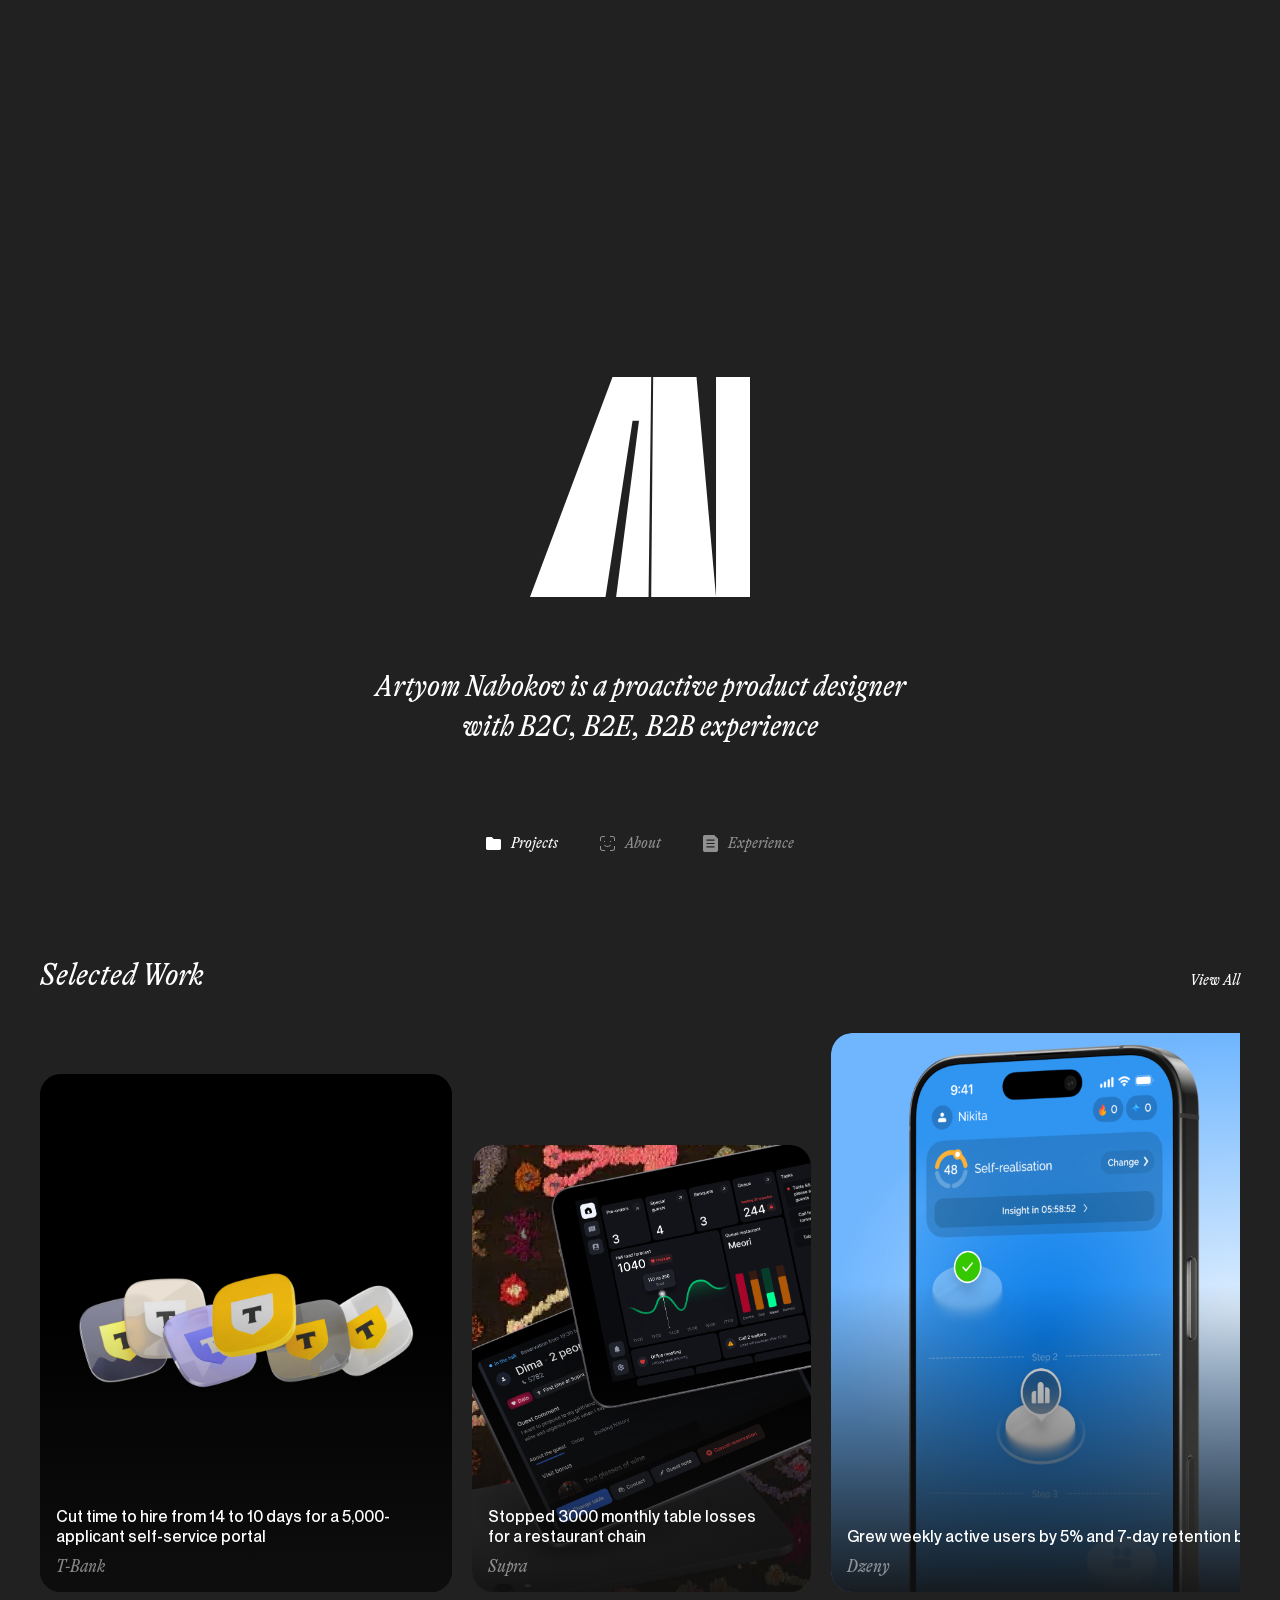
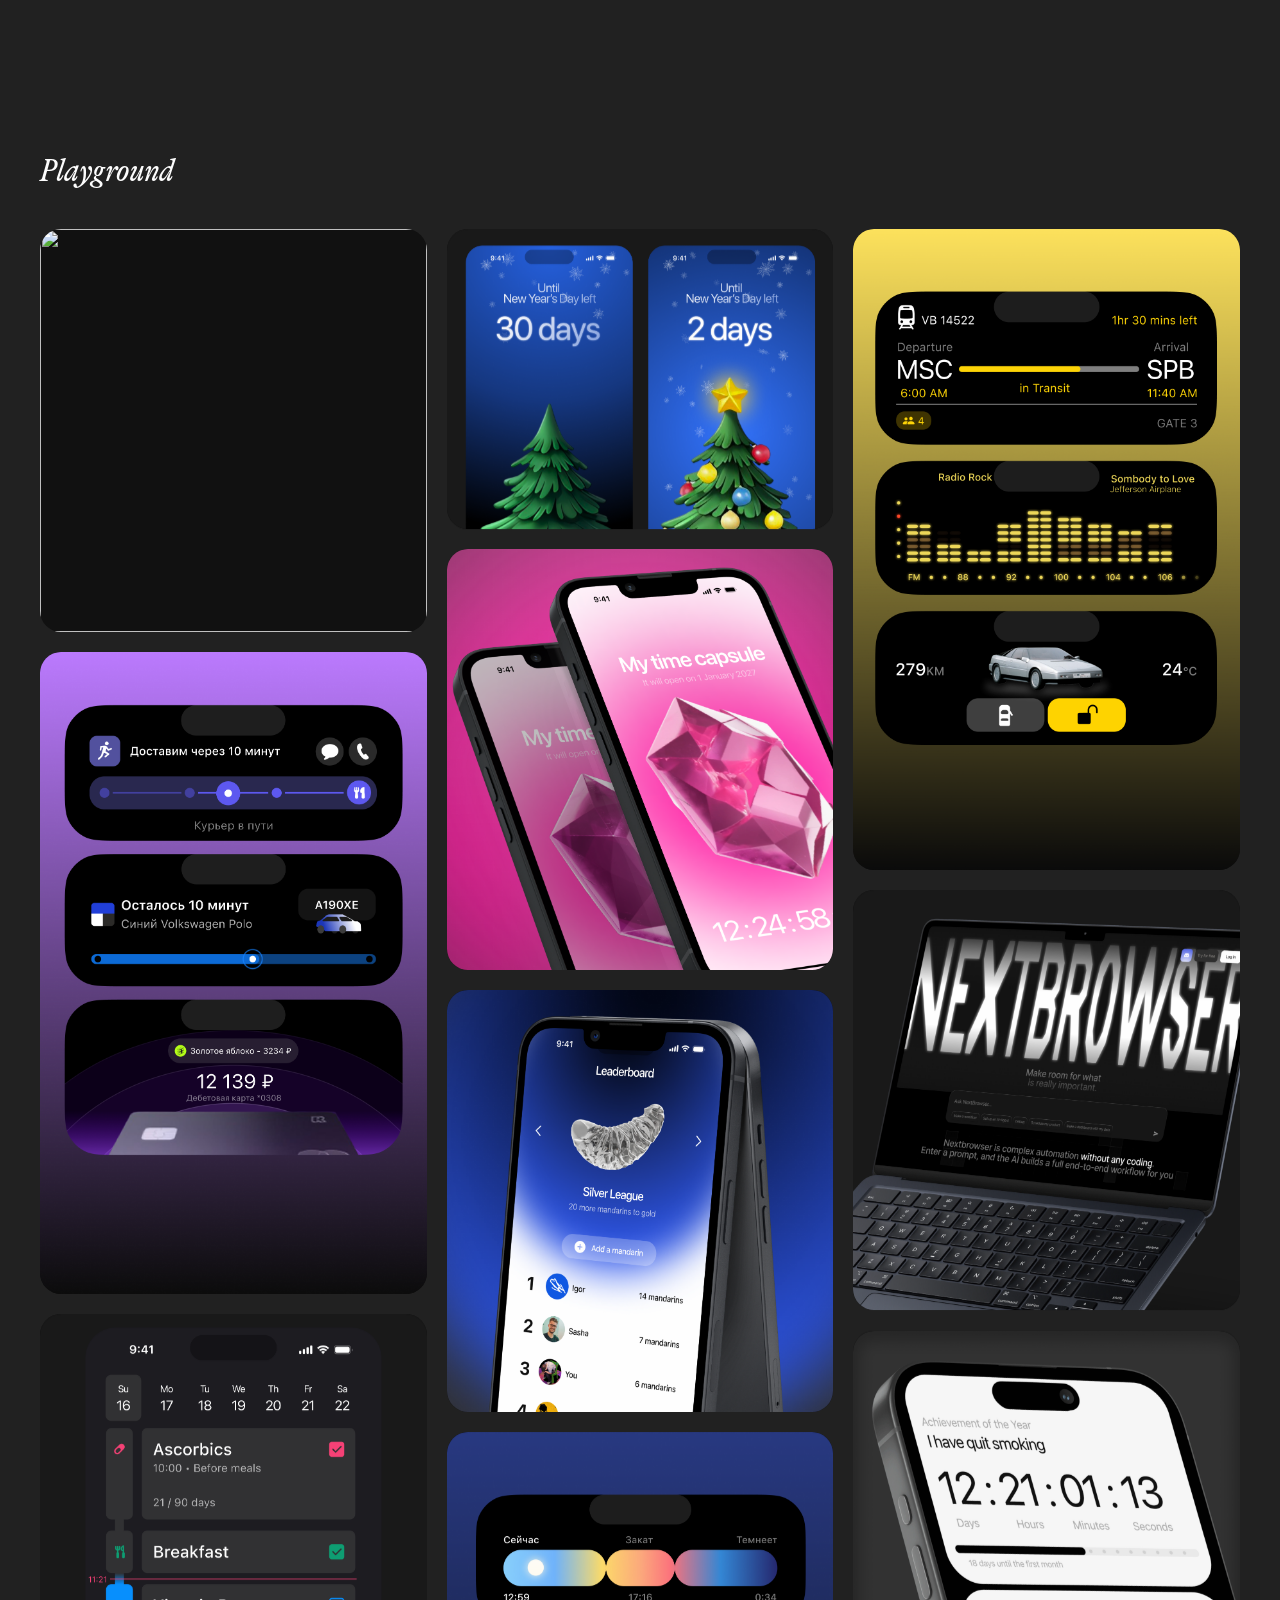
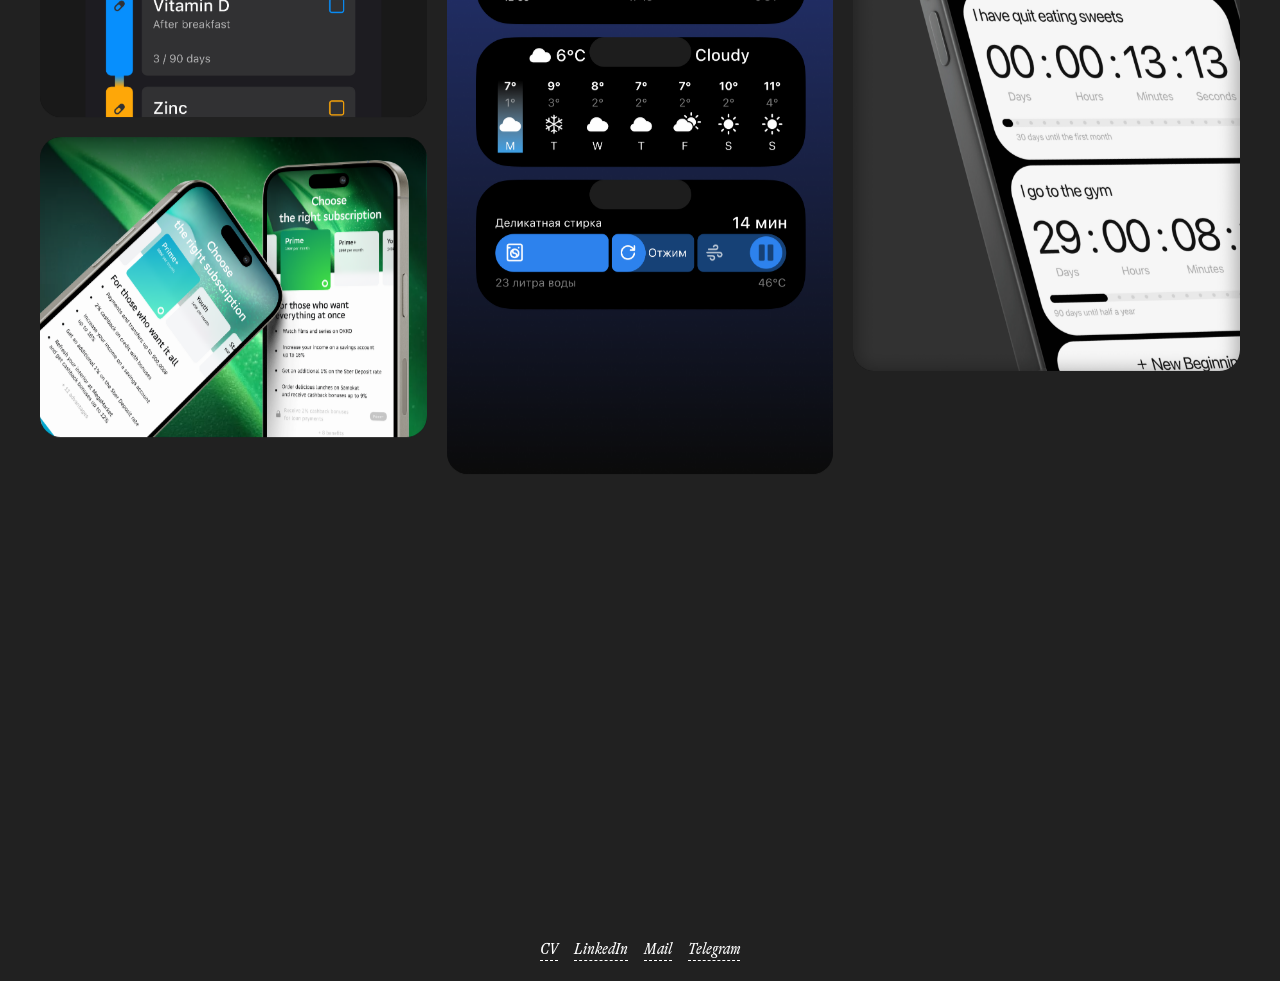
==== commit 3ec20ae5: "Replace Selected Work drag with edge-hover paging (fade + click to advance) Removed the mouse-drag-t" ====
--- a/index.html
+++ b/index.html
@@ -46,6 +46,7 @@
         <a href="projects.html" class="section__all">View All</a>
       </div>
 
+      <div class="work-grid-wrap">
       <div class="work-grid">
 
         <a class="card reveal" href="cases/case-1.html" style="--card-w:412;--card-h:518">
@@ -100,6 +101,19 @@
         </div>
         </a>
 
+      </div>
+      <button type="button" class="work-edge work-edge--left" aria-label="Show previous work">
+        <span class="work-edge__hint">
+          <img class="work-edge__icon work-edge__icon--left" src="assets/icons/arrow-swipe.svg" alt="" />
+          <span>More</span>
+        </span>
+      </button>
+      <button type="button" class="work-edge work-edge--right" aria-label="Show more work">
+        <span class="work-edge__hint">
+          <img class="work-edge__icon work-edge__icon--right" src="assets/icons/arrow-swipe.svg" alt="" />
+          <span>More</span>
+        </span>
+      </button>
       </div>
     </section>
 
--- a/css/styles.css
+++ b/css/styles.css
@@ -55,6 +55,16 @@
   --font-display: 'GT Alpina Trial', 'Fraunces', Georgia, serif;
   --font-body: 'PP Neue Montreal', 'General Sans', Inter, Arial, sans-serif;
   --ease: cubic-bezier(0.16, 1, 0.3, 1);
+
+  /* ---------- Custom cursors ----------
+     Hotspot (the 2nd/3rd number pair) is where the pointer's "active point"
+     sits within the 24x24 icon: near the tip for the default/pointer arrows,
+     dead-center for the direction badges since those aren't precision
+     pointers. Each has a native fallback in case the SVG fails to load. */
+  --cursor-default: url('../assets/cursors/cursor-default.svg') 4 2, auto;
+  --cursor-pointer: url('../assets/cursors/cursor-pointer.svg') 10 2, pointer;
+  --cursor-arrow-left: url('../assets/cursors/cursor-arrow-left.svg') 12 12, w-resize;
+  --cursor-arrow-right: url('../assets/cursors/cursor-arrow-right.svg') 12 12, e-resize;
 }
 
 * { box-sizing: border-box; }
@@ -67,11 +77,16 @@
   color: var(--fg);
   font-family: var(--font-body);
   -webkit-font-smoothing: antialiased;
+  cursor: var(--cursor-default);
 }
 
 img { display: block; max-width: 100%; }
 
 a { color: inherit; text-decoration: none; }
+
+a, button {
+  cursor: var(--cursor-pointer);
+}
 
 /* ---------- Preloader ----------
    Blocks the site until every image on the page has finished loading (or
@@ -182,6 +197,15 @@
 }
 
 #work { padding-top: 56px; }
+
+/* Selected Work's 4 cards need 1960px to sit un-cropped, plus the section's
+   own 20px side padding = 2000px. On a screen wide enough to actually show
+   that without the section itself getting clipped, let it grow past the
+   site's usual 1240px container instead of forcing horizontal
+   scroll/paging when there's no real need for it. */
+@media (min-width: 2040px) {
+  #work { max-width: 2000px; }
+}
 
 .section__head {
   display: flex;
@@ -298,18 +322,25 @@
   margin: 0;
 }
 
-/* ---------- Selected Work: single horizontal row, native size, drag/scroll for overflow ---------- */
+/* ---------- Selected Work: single horizontal row ----------
+   No manual drag — the row scrolls natively (trackpad/wheel/touch), and
+   paging is done via the two edge buttons below (hover fade + arrow cursor,
+   click to advance one "page"). */
+.work-grid-wrap {
+  position: relative;
+}
 .work-grid {
   display: flex;
   flex-wrap: nowrap;
   align-items: flex-end;
   gap: var(--gap);
   overflow-x: auto;
-  cursor: grab;
+  /* No scroll-behavior:smooth here — GSAP animates scrollLeft directly for
+     the edge-button paging, and the two fighting over the same property
+     produced inconsistent, overshooting end positions. Native scroll
+     (wheel/trackpad/touch) stays instant, which is expected for those. */
   scrollbar-width: none;
   -ms-overflow-style: none;
-  user-select: none;
-  -webkit-user-select: none;
   /* overflow-x:auto forces overflow-y to act as auto too (per spec, an axis
      can't stay "visible" while the other isn't), which would otherwise clip
      the hover box-shadow at the row's top/bottom edge. Pad the scroll area
@@ -320,11 +351,6 @@
 }
 .work-grid img { -webkit-user-drag: none; user-drag: none; }
 .work-grid::-webkit-scrollbar { display: none; }
-.work-grid.is-dragging {
-  cursor: grabbing;
-  scroll-behavior: auto;
-  user-select: none;
-}
 .work-grid .card {
   flex: 0 0 auto;
   width: calc(var(--card-w) * 1px);
@@ -332,6 +358,64 @@
 
 @media (max-width: 560px) {
   .work-grid .card { width: calc(var(--card-w) * 0.72px); }
+}
+
+/* Edge paging buttons: sit on top of the row at each end, full height. Inert
+   and invisible until JS marks that edge ".is-available" (there's actually
+   more to page to that side); even then the fade and "More" hint only show
+   up on hover, but the button already covers — and so blocks clicks/hover
+   to — whatever card is currently underneath it. Desktop-with-a-mouse only:
+   touch devices get native swipe-scroll instead of hover affordances. */
+.work-edge {
+  position: absolute;
+  top: 0;
+  bottom: 0;
+  width: 160px;
+  max-width: 25%;
+  border: none;
+  padding: 0;
+  background: none;
+  opacity: 0;
+  pointer-events: none;
+  z-index: 2;
+  transition: opacity 0.3s var(--ease);
+}
+@media (hover: hover) and (pointer: fine) {
+  .work-edge.is-available { pointer-events: auto; }
+  .work-edge.is-available:hover { opacity: 1; }
+}
+.work-edge--left {
+  left: 0;
+  background: linear-gradient(to right, var(--bg) 0%, transparent 100%);
+}
+.work-edge--right {
+  right: 0;
+  background: linear-gradient(to left, var(--bg) 0%, transparent 100%);
+}
+.work-edge__hint {
+  position: absolute;
+  top: 50%;
+  left: 50%;
+  transform: translate(-50%, -50%);
+  display: flex;
+  flex-direction: column;
+  align-items: center;
+  gap: 8px;
+  width: 62px;
+}
+.work-edge__hint span {
+  font-family: var(--font-display);
+  font-style: italic;
+  font-size: 20px;
+  color: #fff;
+  text-align: center;
+}
+.work-edge__icon {
+  width: 32px;
+  height: 32px;
+}
+.work-edge__icon--right {
+  transform: scaleX(-1);
 }
 
 /* ---------- Playground (masonry via columns) ---------- */
@@ -379,7 +463,18 @@
 
 @media (max-width: 480px) {
   .hero { gap: 28px; }
-  .hero__nav { flex-wrap: wrap; justify-content: center; }
+  .hero__nav {
+    flex-wrap: nowrap;
+    justify-content: center;
+    max-width: 100%;
+    overflow-x: auto;
+    -webkit-overflow-scrolling: touch;
+    scrollbar-width: none;
+    -ms-overflow-style: none;
+  }
+  .hero__nav::-webkit-scrollbar { display: none; }
+  .hero__nav-item { padding: 8px 14px; flex-shrink: 0; }
+  .hero__nav-item span { font-size: 14px; }
 }
 
 /* ================= Case study pages ================= */
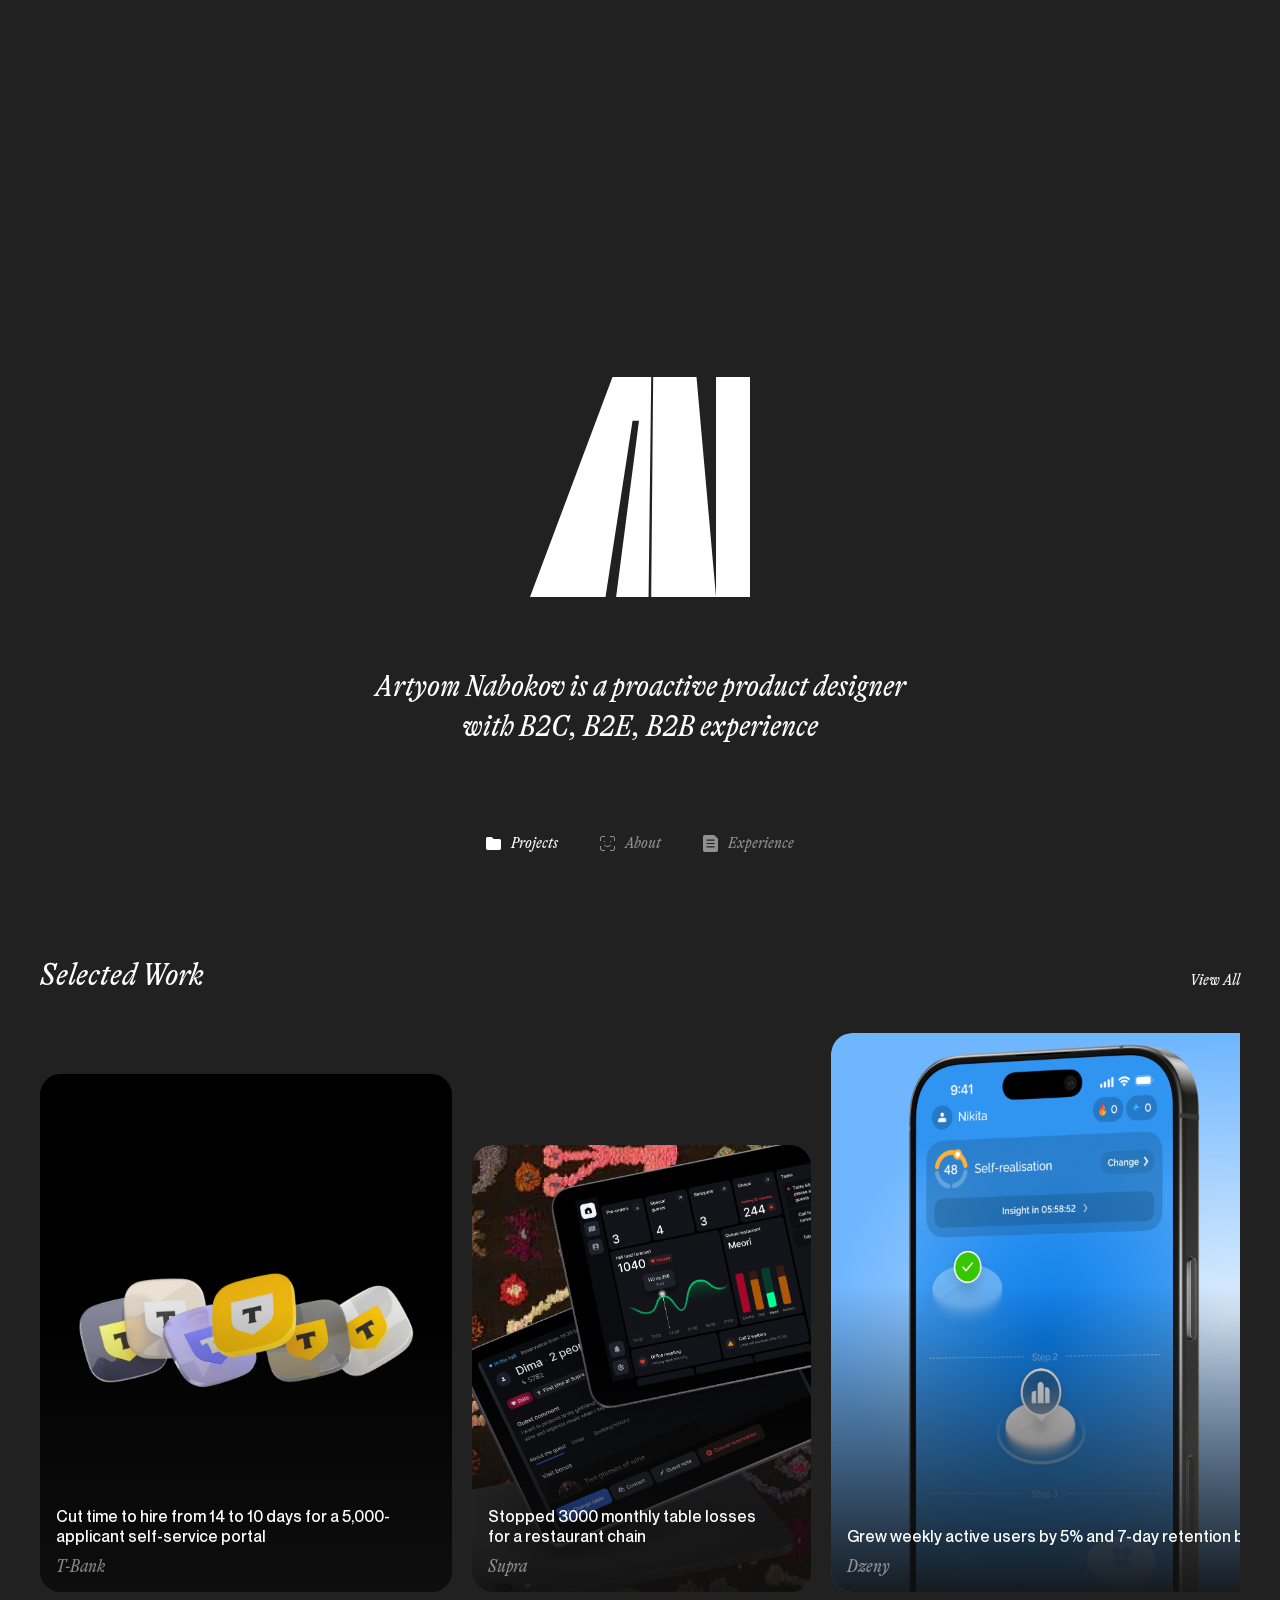
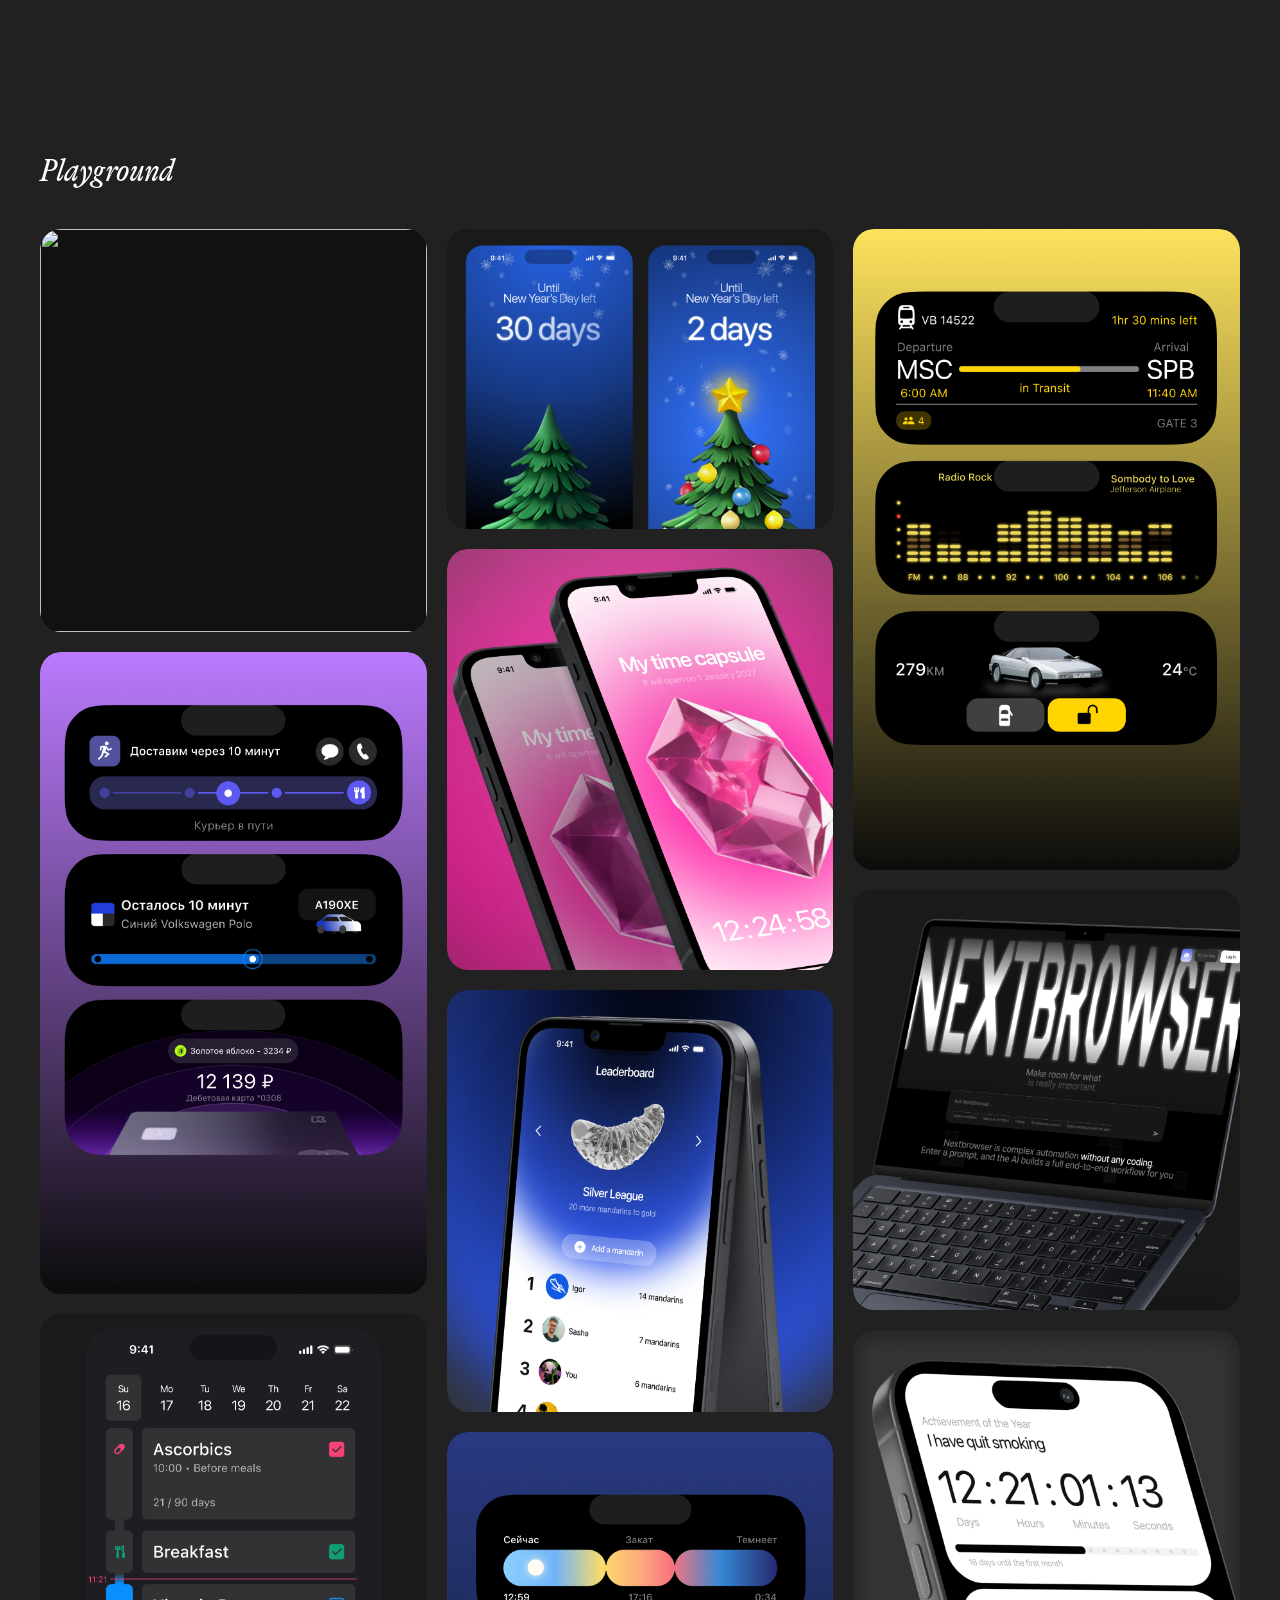
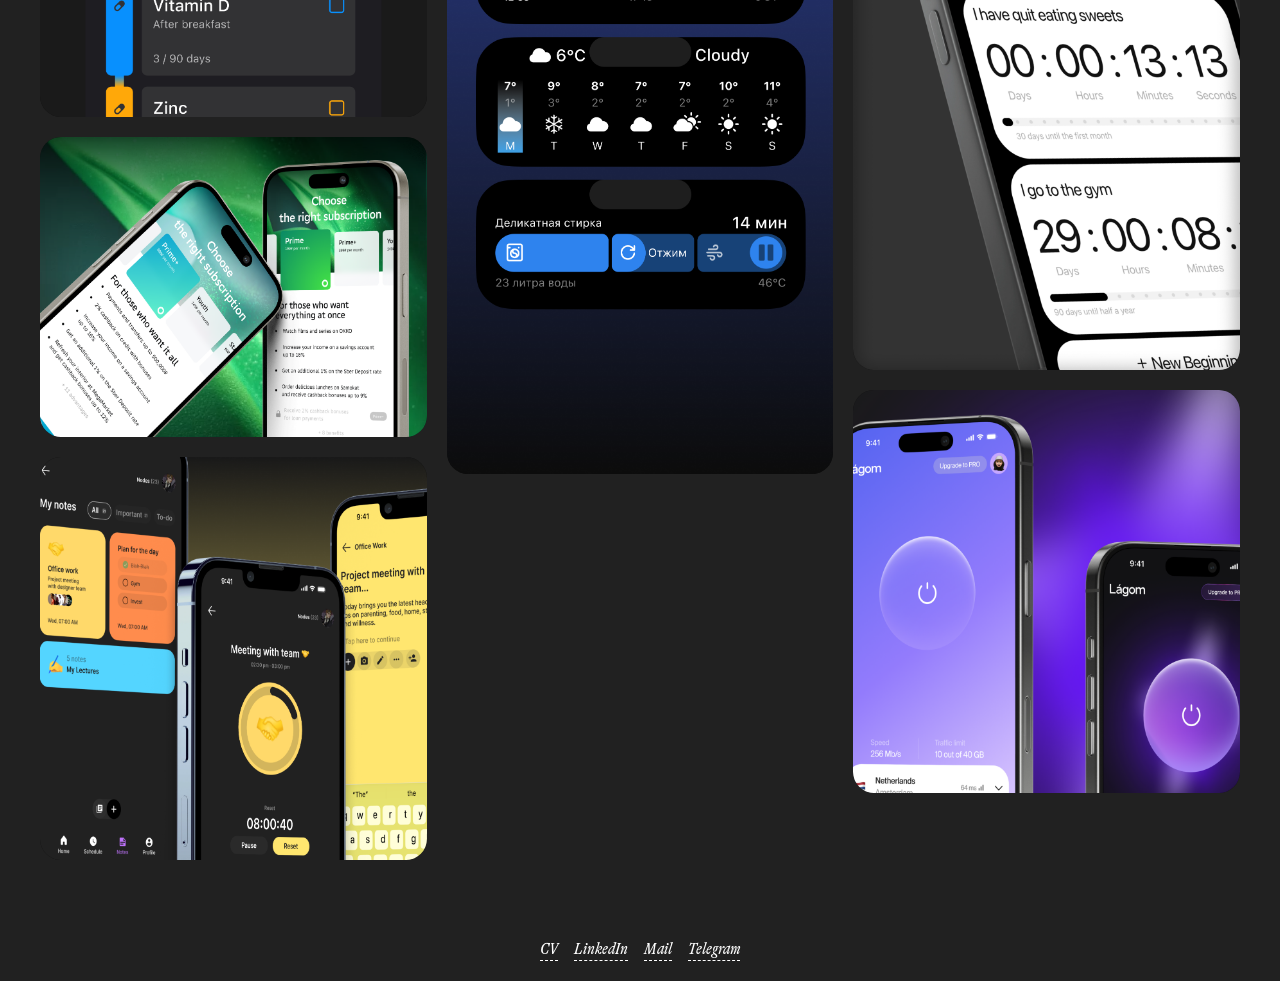
==== commit 434a8c46: "Replace Selected Work drag/paging system with wheel-scroll Drop the edge-arrow paging buttons and th" ====
--- a/index.html
+++ b/index.html
@@ -46,7 +46,6 @@
         <a href="projects.html" class="section__all">View All</a>
       </div>
 
-      <div class="work-grid-wrap">
       <div class="work-grid">
 
         <a class="card reveal" href="cases/case-1.html" style="--card-w:412;--card-h:518">
@@ -101,19 +100,6 @@
         </div>
         </a>
 
-      </div>
-      <button type="button" class="work-edge work-edge--left" aria-label="Show previous work">
-        <span class="work-edge__hint">
-          <img class="work-edge__icon work-edge__icon--left" src="assets/icons/arrow-swipe.svg" alt="" />
-          <span>More</span>
-        </span>
-      </button>
-      <button type="button" class="work-edge work-edge--right" aria-label="Show more work">
-        <span class="work-edge__hint">
-          <img class="work-edge__icon work-edge__icon--right" src="assets/icons/arrow-swipe.svg" alt="" />
-          <span>More</span>
-        </span>
-      </button>
       </div>
     </section>
 
--- a/css/styles.css
+++ b/css/styles.css
@@ -197,15 +197,6 @@
 }
 
 #work { padding-top: 56px; }
-
-/* Selected Work's 4 cards need 1960px to sit un-cropped, plus the section's
-   own 20px side padding = 2000px. On a screen wide enough to actually show
-   that without the section itself getting clipped, let it grow past the
-   site's usual 1240px container instead of forcing horizontal
-   scroll/paging when there's no real need for it. */
-@media (min-width: 2040px) {
-  #work { max-width: 2000px; }
-}
 
 .section__head {
   display: flex;
@@ -323,31 +314,25 @@
 }
 
 /* ---------- Selected Work: single horizontal row ----------
-   No manual drag — the row scrolls natively (trackpad/wheel/touch), and
-   paging is done via the two edge buttons below (hover fade + arrow cursor,
-   click to advance one "page"). */
-.work-grid-wrap {
-  position: relative;
-}
+   Scrolls natively (trackpad/touch drag), plus a wheel handler in JS
+   (initWorkGrid) that redirects the mouse wheel to horizontal scroll
+   while the cursor is over the row, so a plain mouse can browse it too. */
 .work-grid {
   display: flex;
   flex-wrap: nowrap;
   align-items: flex-end;
   gap: var(--gap);
   overflow-x: auto;
-  /* No scroll-behavior:smooth here — GSAP animates scrollLeft directly for
-     the edge-button paging, and the two fighting over the same property
-     produced inconsistent, overshooting end positions. Native scroll
-     (wheel/trackpad/touch) stays instant, which is expected for those. */
   scrollbar-width: none;
   -ms-overflow-style: none;
   /* overflow-x:auto forces overflow-y to act as auto too (per spec, an axis
      can't stay "visible" while the other isn't), which would otherwise clip
-     the hover box-shadow at the row's top/bottom edge. Pad the scroll area
-     and cancel the padding with a matching negative margin so the shadow
-     has room without shifting surrounding layout. */
-  padding: 24px 0 90px;
-  margin: -24px 0 -90px;
+     the hover box-shadow at the row's top/bottom/left edges (the first
+     card's shadow has nowhere to bleed into on the left otherwise). Pad the
+     scroll area and cancel the padding with a matching negative margin so
+     the shadow has room without shifting surrounding layout. */
+  padding: 24px 0 90px 48px;
+  margin: -24px 0 -90px -48px;
 }
 .work-grid img { -webkit-user-drag: none; user-drag: none; }
 .work-grid::-webkit-scrollbar { display: none; }
@@ -358,64 +343,6 @@
 
 @media (max-width: 560px) {
   .work-grid .card { width: calc(var(--card-w) * 0.72px); }
-}
-
-/* Edge paging buttons: sit on top of the row at each end, full height. Inert
-   and invisible until JS marks that edge ".is-available" (there's actually
-   more to page to that side); even then the fade and "More" hint only show
-   up on hover, but the button already covers — and so blocks clicks/hover
-   to — whatever card is currently underneath it. Desktop-with-a-mouse only:
-   touch devices get native swipe-scroll instead of hover affordances. */
-.work-edge {
-  position: absolute;
-  top: 0;
-  bottom: 0;
-  width: 160px;
-  max-width: 25%;
-  border: none;
-  padding: 0;
-  background: none;
-  opacity: 0;
-  pointer-events: none;
-  z-index: 2;
-  transition: opacity 0.3s var(--ease);
-}
-@media (hover: hover) and (pointer: fine) {
-  .work-edge.is-available { pointer-events: auto; }
-  .work-edge.is-available:hover { opacity: 1; }
-}
-.work-edge--left {
-  left: 0;
-  background: linear-gradient(to right, var(--bg) 0%, transparent 100%);
-}
-.work-edge--right {
-  right: 0;
-  background: linear-gradient(to left, var(--bg) 0%, transparent 100%);
-}
-.work-edge__hint {
-  position: absolute;
-  top: 50%;
-  left: 50%;
-  transform: translate(-50%, -50%);
-  display: flex;
-  flex-direction: column;
-  align-items: center;
-  gap: 8px;
-  width: 62px;
-}
-.work-edge__hint span {
-  font-family: var(--font-display);
-  font-style: italic;
-  font-size: 20px;
-  color: #fff;
-  text-align: center;
-}
-.work-edge__icon {
-  width: 32px;
-  height: 32px;
-}
-.work-edge__icon--right {
-  transform: scaleX(-1);
 }
 
 /* ---------- Playground (masonry via columns) ---------- */
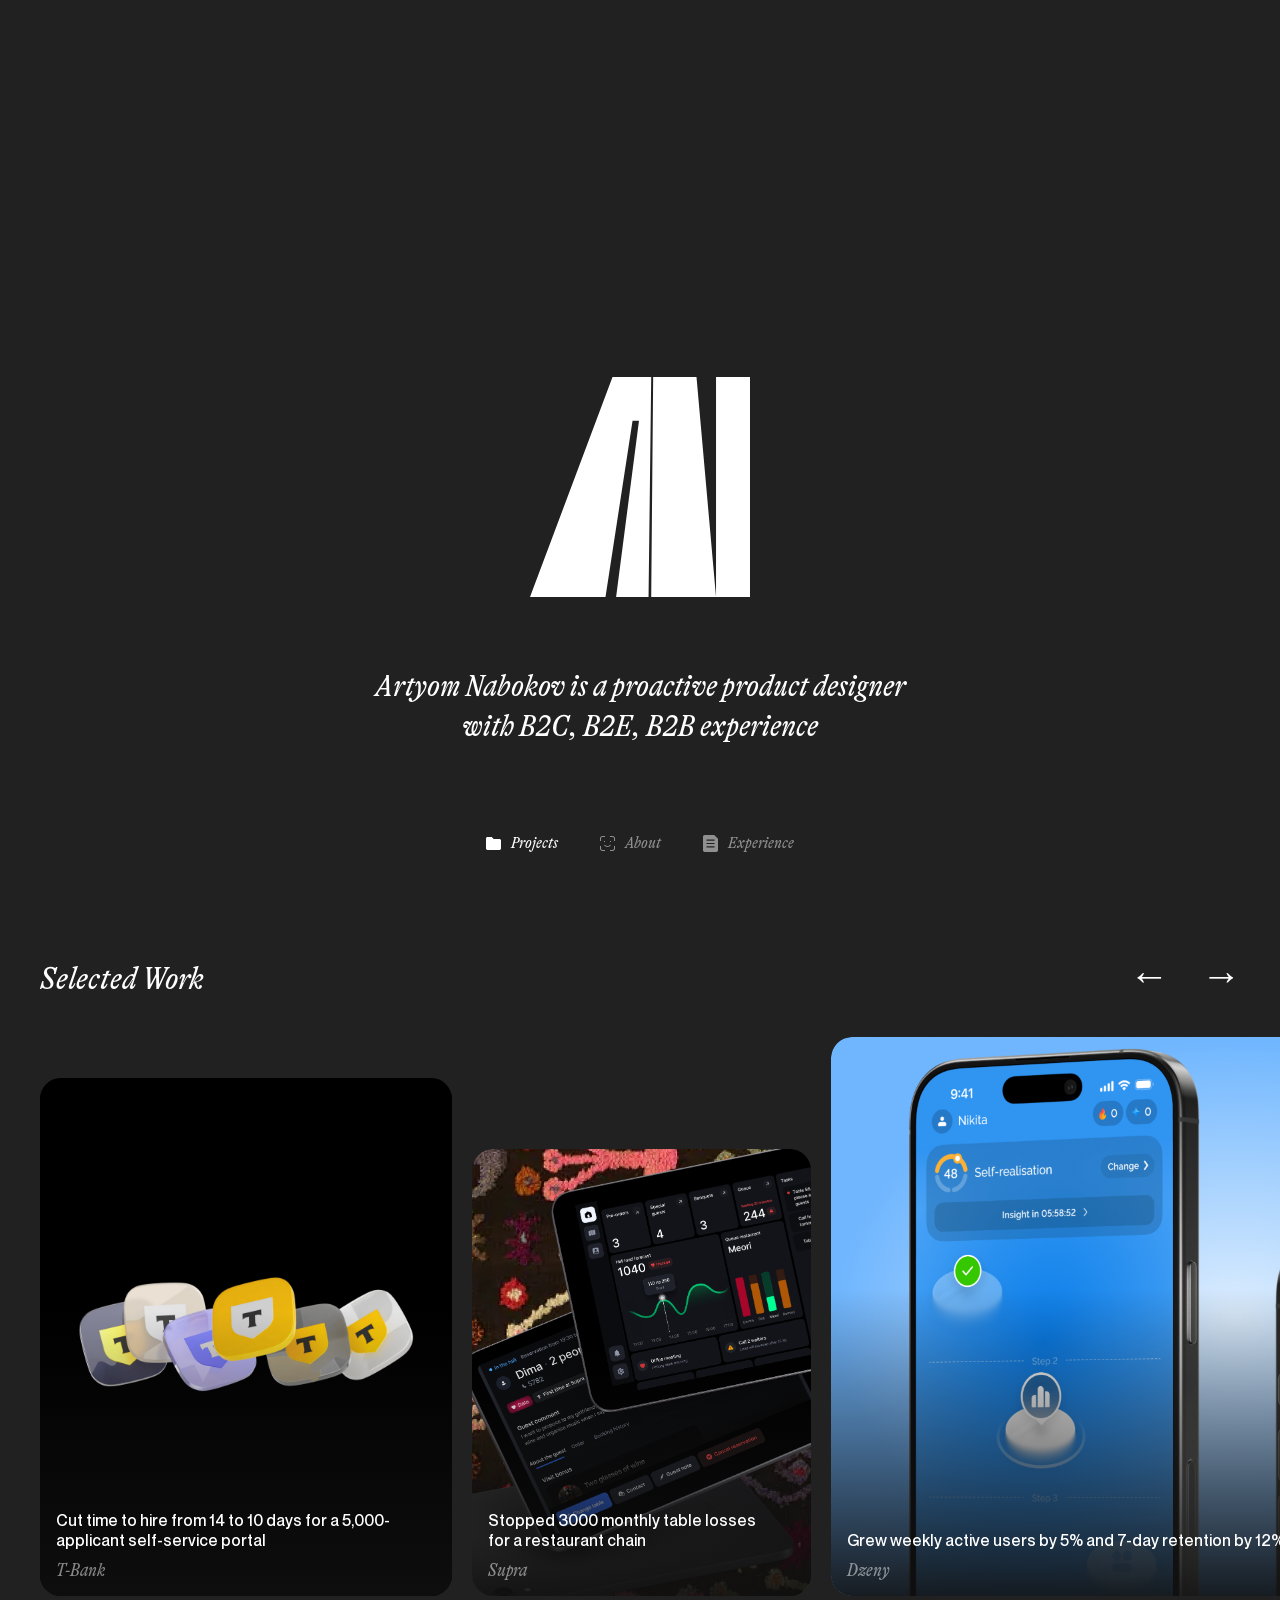
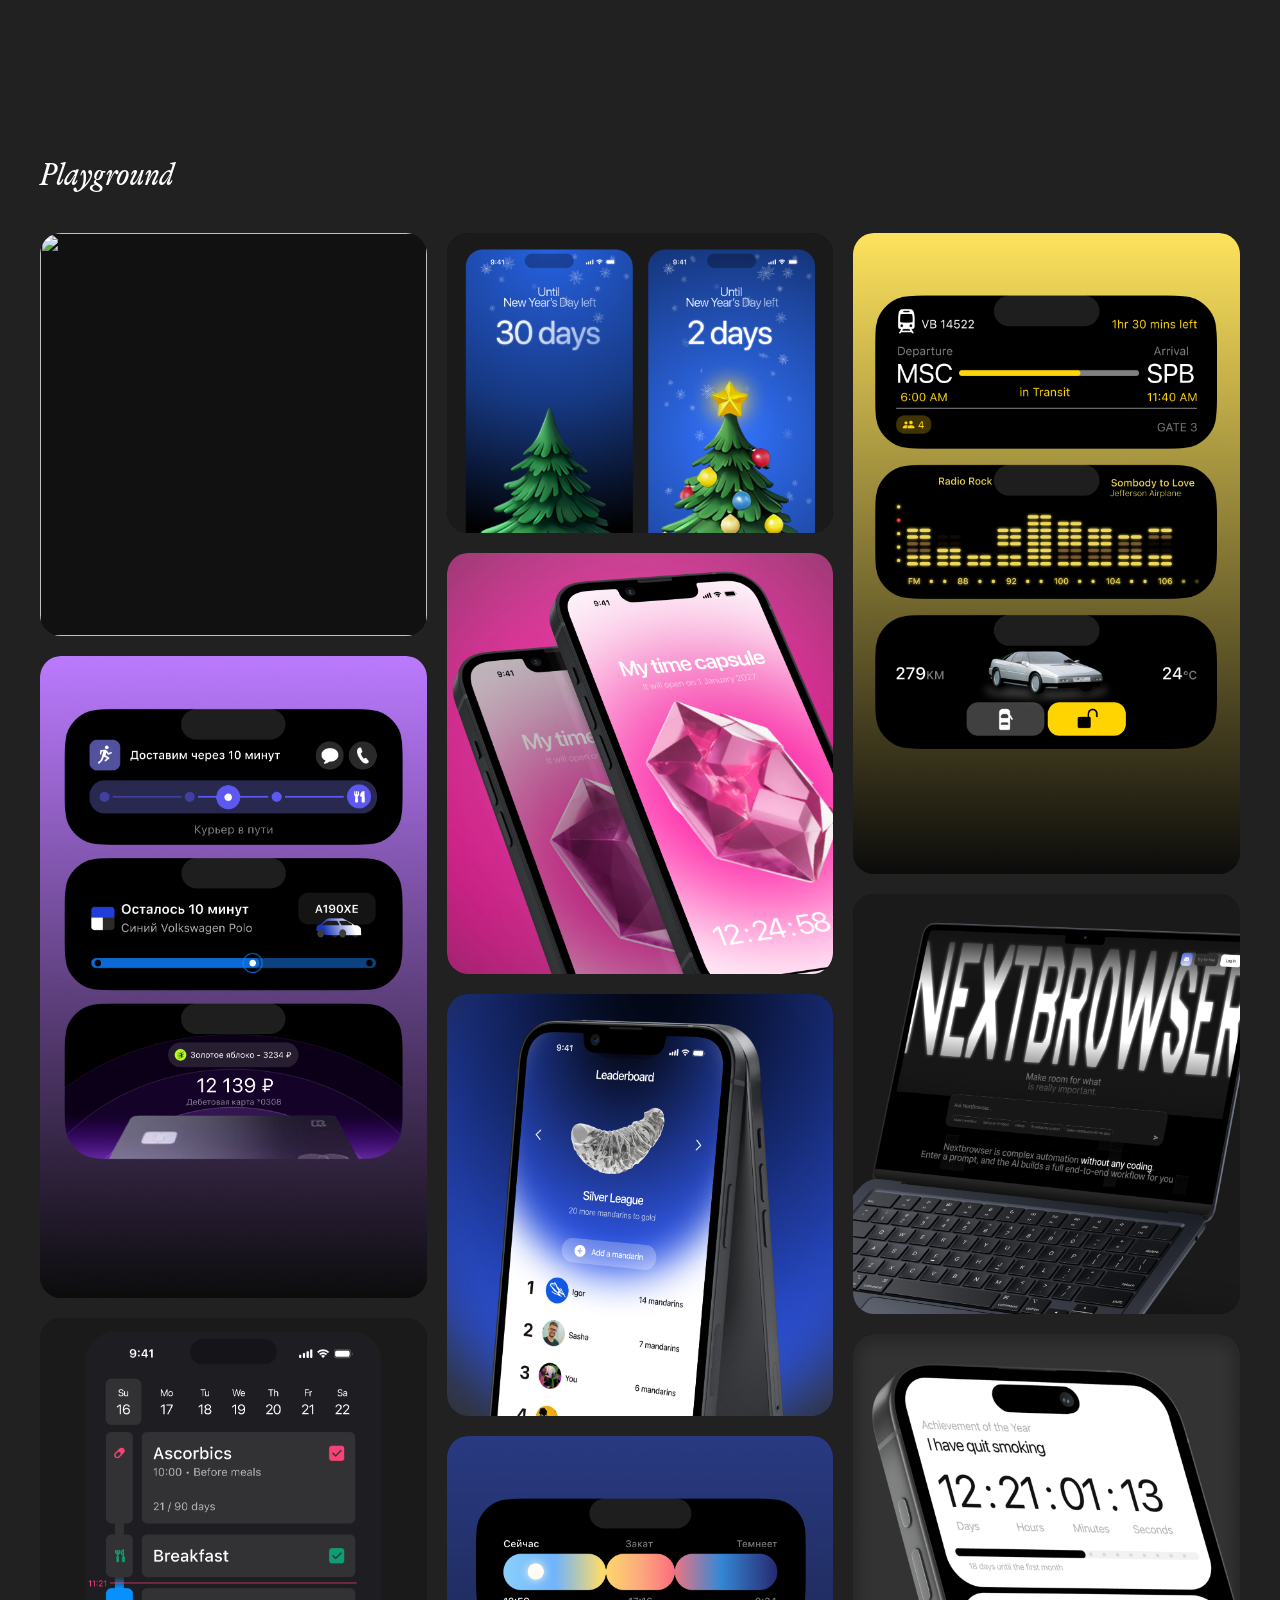
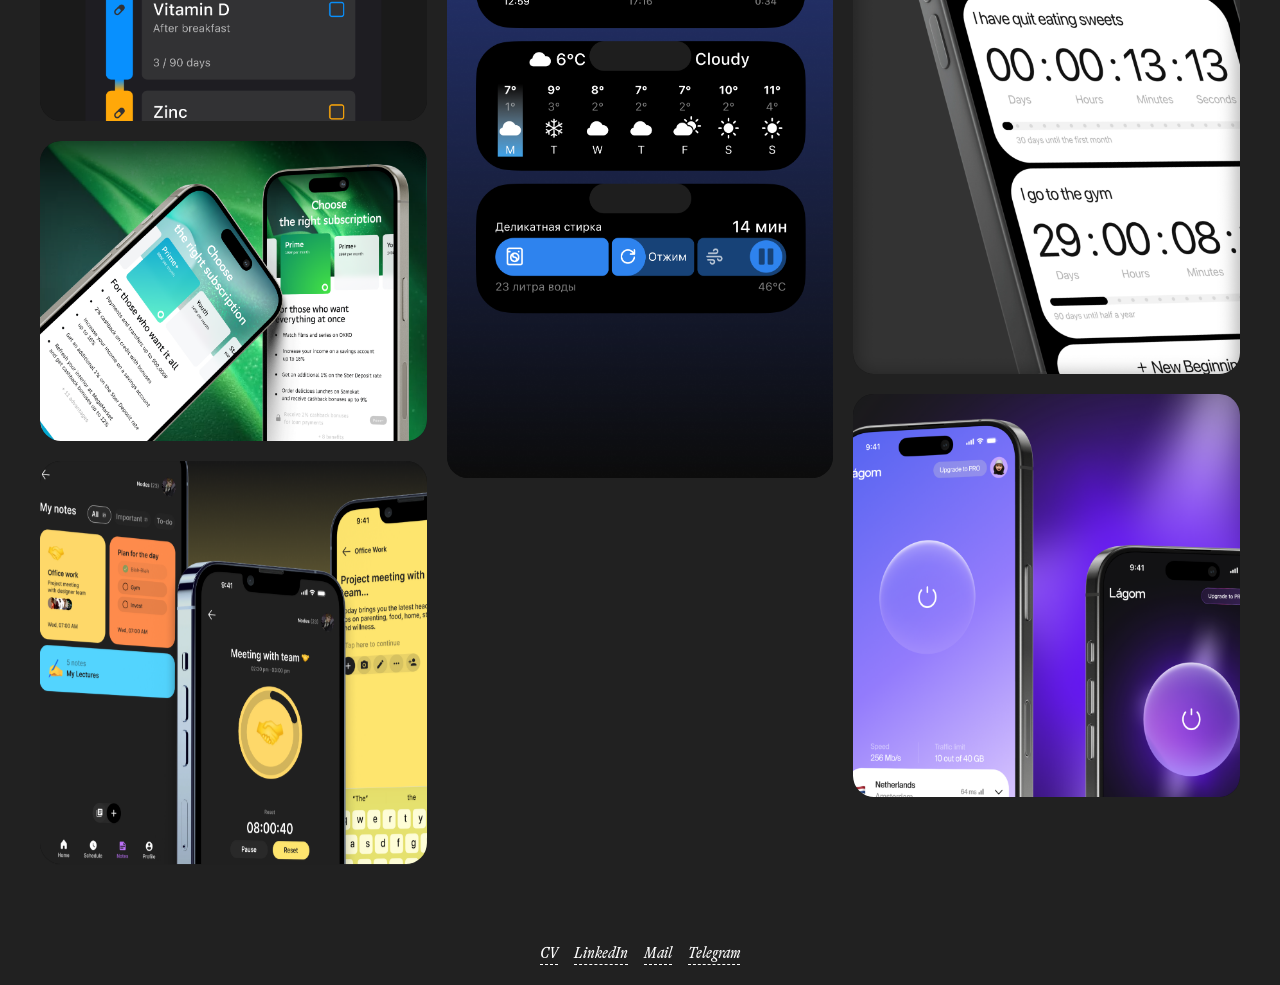
==== commit b8934458: "Add Selected Work header arrows and a trailing "View all" card Replaces the old "View All" link and " ====
--- a/index.html
+++ b/index.html
@@ -43,7 +43,10 @@
     <section class="section" id="work">
       <div class="section__head reveal">
         <h2>Selected Work</h2>
-        <a href="projects.html" class="section__all">View All</a>
+        <div class="work-nav">
+          <button type="button" class="work-nav__btn" data-dir="-1" aria-label="Show previous work">←</button>
+          <button type="button" class="work-nav__btn" data-dir="1" aria-label="Show more work">→</button>
+        </div>
       </div>
 
       <div class="work-grid">
@@ -98,6 +101,10 @@
             <p class="card__client">T-Bank</p>
           </div>
         </div>
+        </a>
+
+        <a class="card card--viewall reveal" href="projects.html" style="--card-w:287;--card-h:518">
+          <span class="card--viewall__label">View all <span class="card--viewall__arrow">→</span></span>
         </a>
 
       </div>
--- a/css/styles.css
+++ b/css/styles.css
@@ -213,12 +213,24 @@
   margin: 0;
 }
 
-.section__all {
-  font-family: var(--font-display);
-  font-style: italic;
-  font-size: 16px;
+.work-nav {
+  display: none;
+  gap: 32px;
+}
+/* Touch devices keep native swipe-scroll on the row; the arrows are a
+   desktop-with-a-mouse affordance only. */
+@media (hover: hover) and (pointer: fine) {
+  .work-nav { display: flex; }
+}
+.work-nav__btn {
+  font-family: var(--font-display);
+  font-style: italic;
+  font-size: 40px;
+  line-height: 1;
   color: var(--fg);
-  opacity: 1;
+  background: none;
+  border: none;
+  padding: 0;
 }
 
 /* ---------- Card component (Selected Work + Playground) ----------
@@ -314,9 +326,11 @@
 }
 
 /* ---------- Selected Work: single horizontal row ----------
-   Scrolls natively (trackpad/touch drag), plus a wheel handler in JS
-   (initWorkGrid) that redirects the mouse wheel to horizontal scroll
-   while the cursor is over the row, so a plain mouse can browse it too. */
+   Scrolls natively (trackpad/touch drag) and via the two header arrows
+   (initWorkGrid), which just jump the row to its start/end. Bleeds past
+   the section's 1240px container toward the viewport's right edge (half
+   the gap .section's auto-centering adds outside the container) so the
+   trailing "View all" card isn't flush against the container's edge. */
 .work-grid {
   display: flex;
   flex-wrap: nowrap;
@@ -325,6 +339,7 @@
   overflow-x: auto;
   scrollbar-width: none;
   -ms-overflow-style: none;
+  margin-right: calc(-1 * (100vw - 100%) / 2);
   /* overflow-x:auto forces overflow-y to act as auto too (per spec, an axis
      can't stay "visible" while the other isn't), which would otherwise clip
      the hover box-shadow at the row's top/bottom/left edges (the first
@@ -332,7 +347,9 @@
      scroll area and cancel the padding with a matching negative margin so
      the shadow has room without shifting surrounding layout. */
   padding: 24px 0 90px 48px;
-  margin: -24px 0 -90px -48px;
+  margin-top: -24px;
+  margin-bottom: -90px;
+  margin-left: -48px;
 }
 .work-grid img { -webkit-user-drag: none; user-drag: none; }
 .work-grid::-webkit-scrollbar { display: none; }
@@ -343,6 +360,26 @@
 
 @media (max-width: 560px) {
   .work-grid .card { width: calc(var(--card-w) * 0.72px); }
+}
+
+.card--viewall {
+  display: flex;
+  align-items: center;
+  justify-content: center;
+  background: #2c2c2c;
+}
+.card--viewall__label {
+  display: flex;
+  align-items: center;
+  gap: 12px;
+  font-family: var(--font-display);
+  font-style: italic;
+  font-size: 32px;
+  color: var(--fg);
+  white-space: nowrap;
+}
+.card--viewall__arrow {
+  font-size: 40px;
 }
 
 /* ---------- Playground (masonry via columns) ---------- */
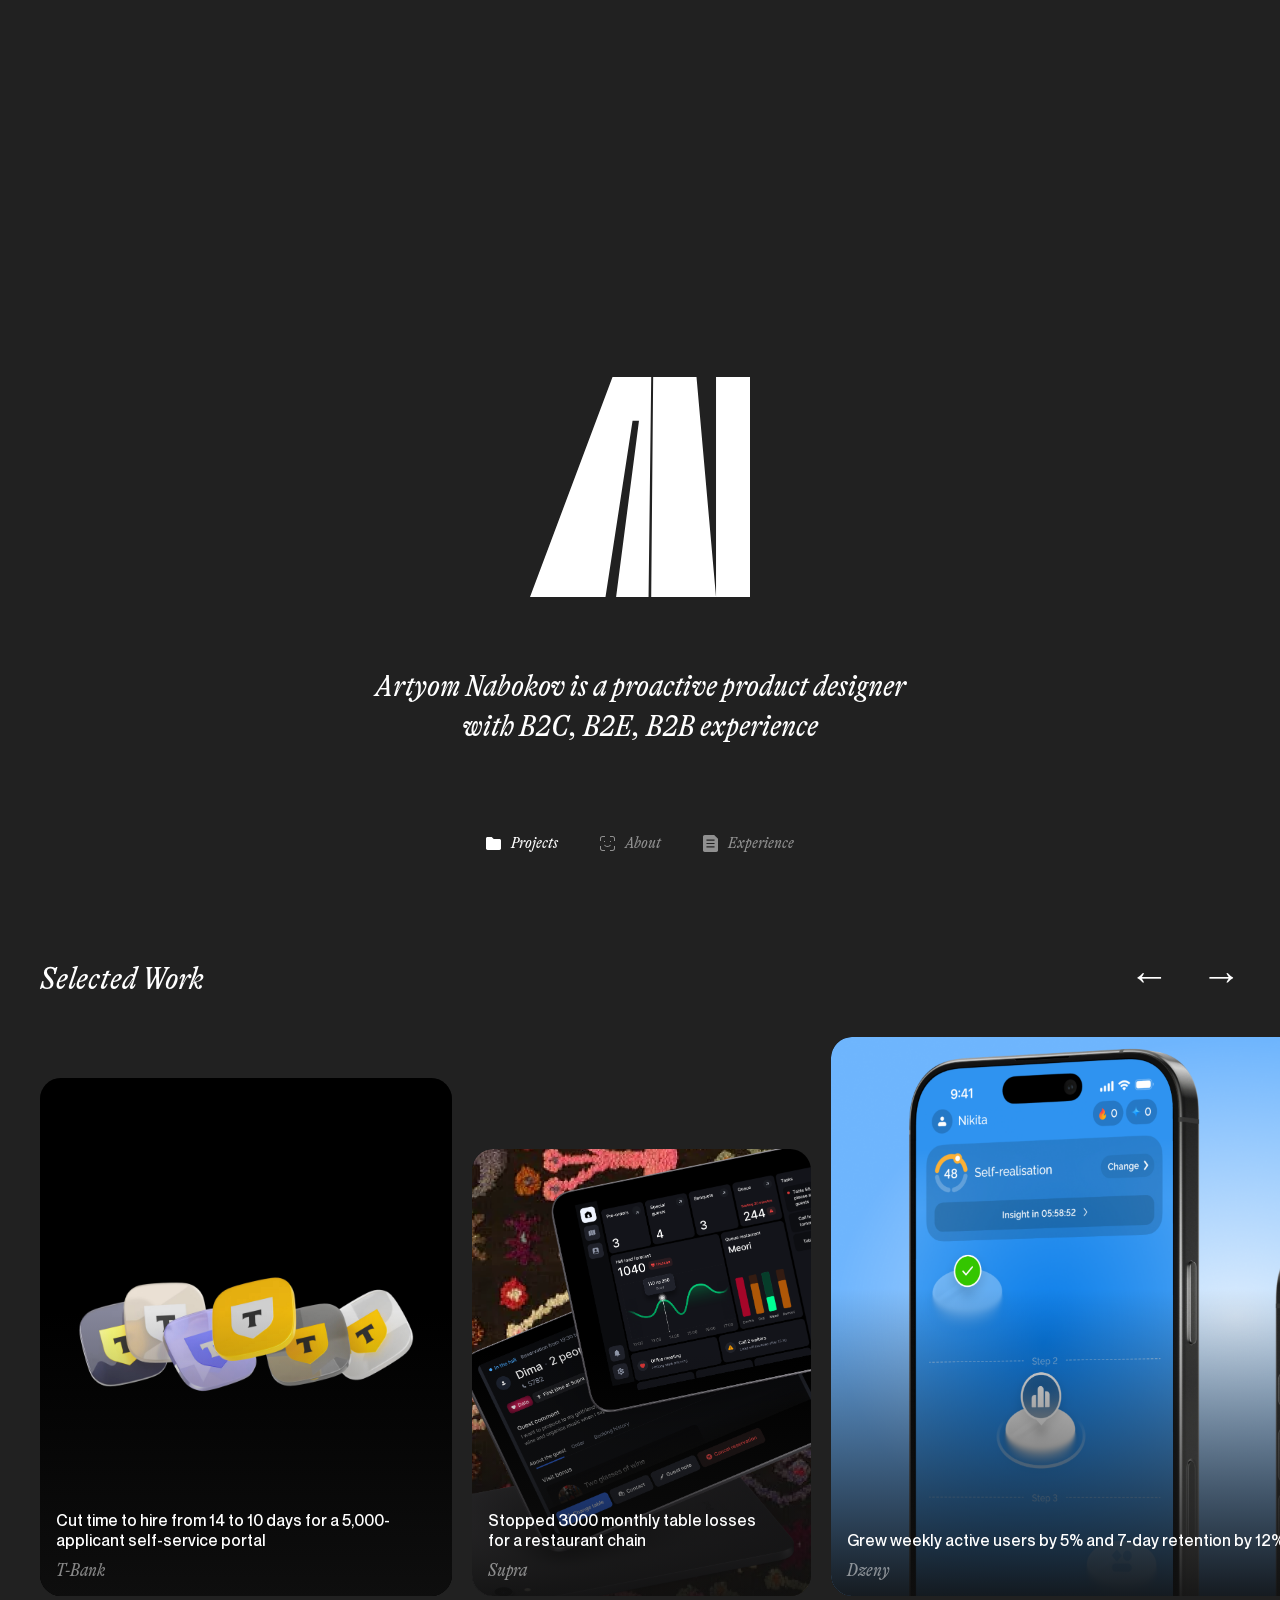
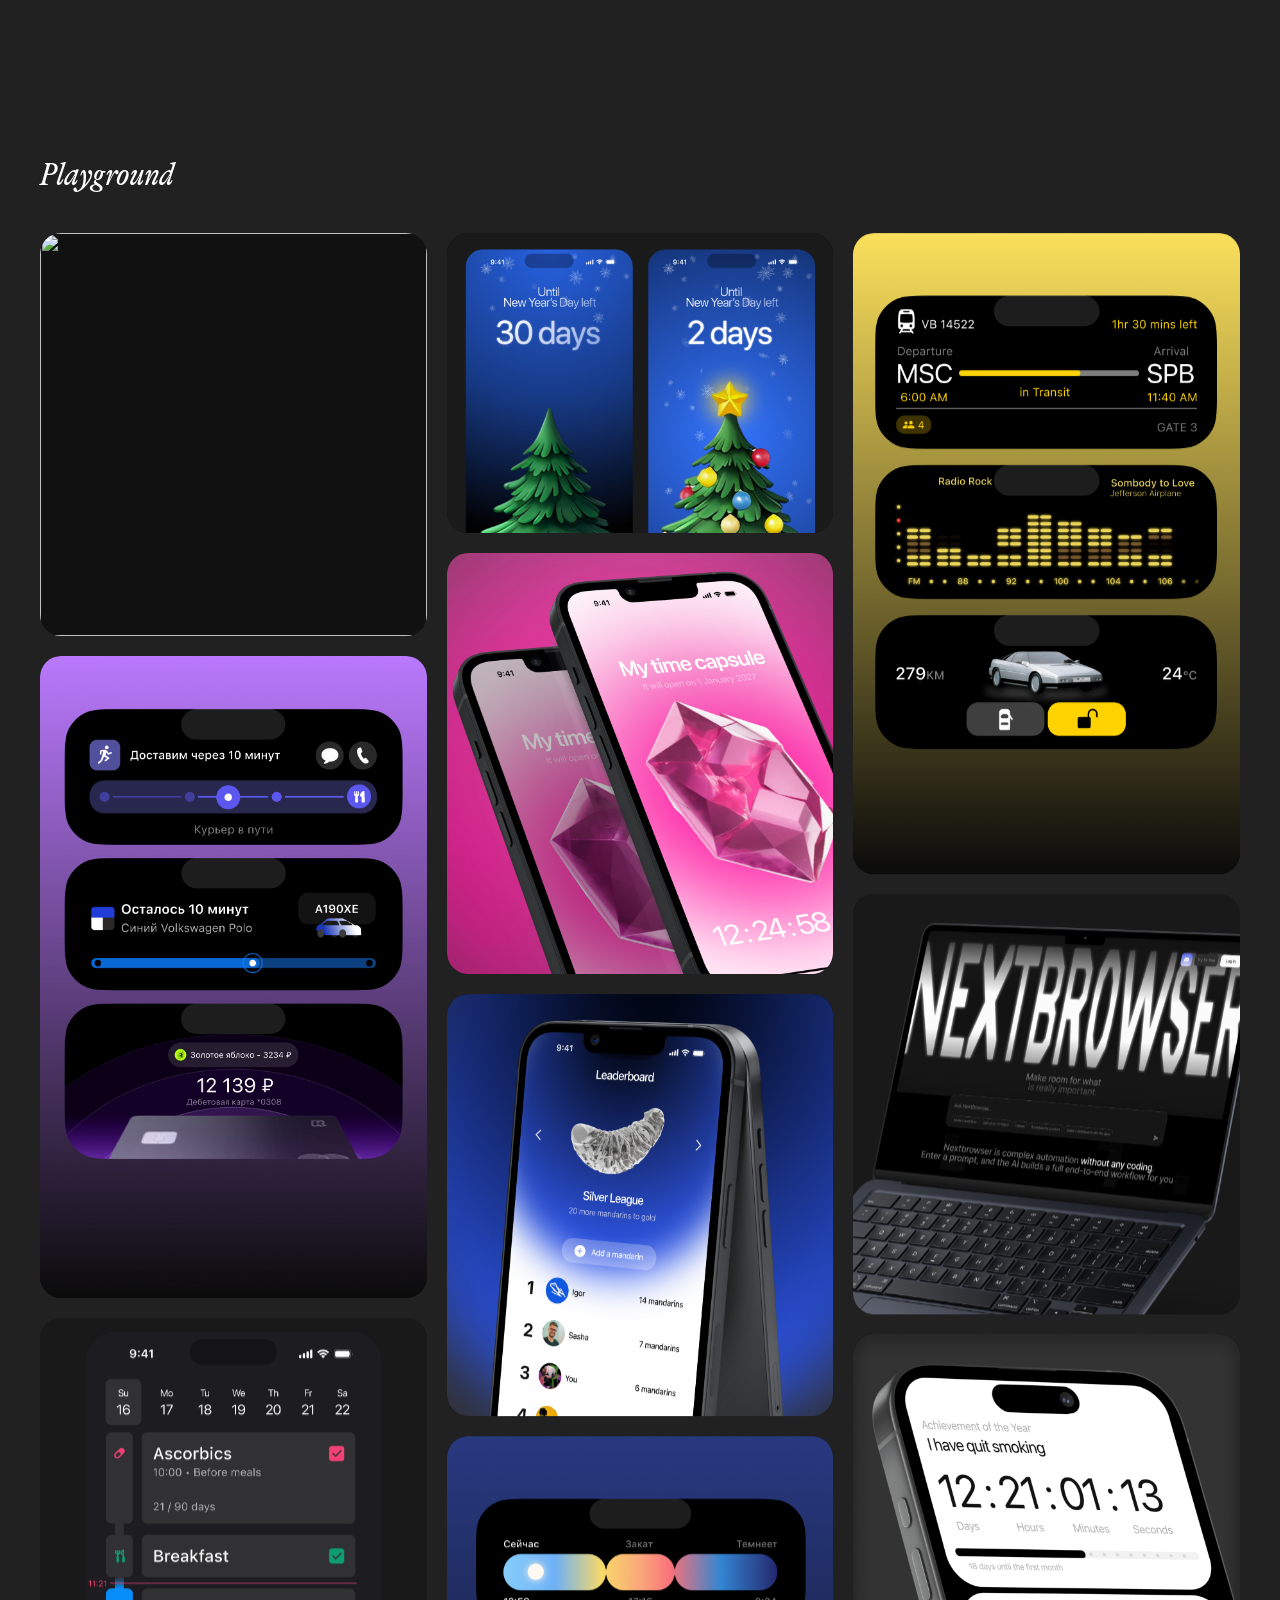
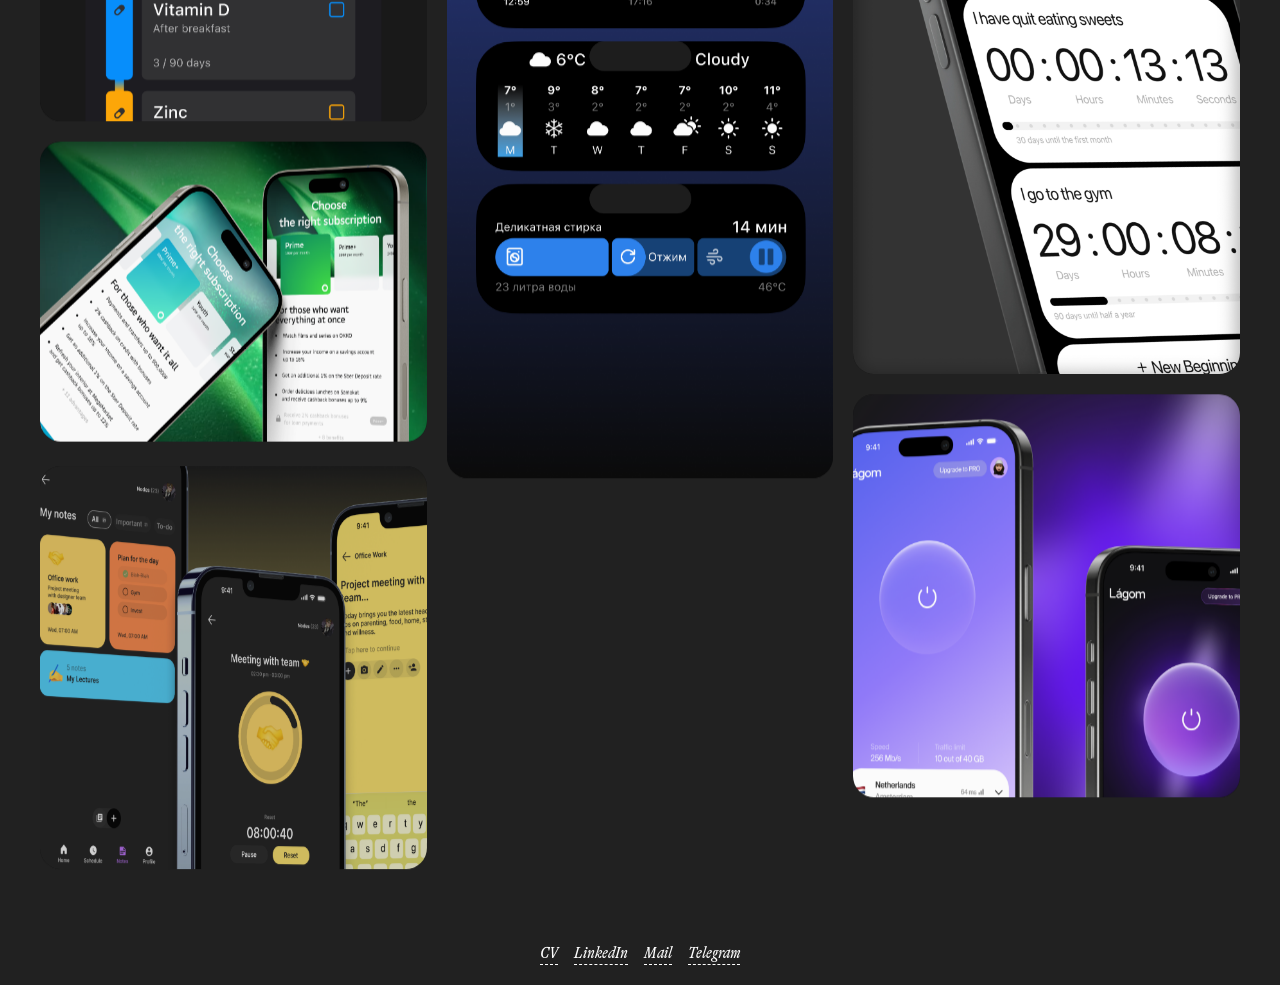
==== commit c9d42517: "Align right-arrow paging to the arrow's own edge, redesign View all card Right-arrow click now scrol" ====
--- a/index.html
+++ b/index.html
@@ -104,8 +104,11 @@
         </a>
 
         <a class="card card--viewall reveal" href="projects.html" style="--card-w:287;--card-h:518">
-          <span class="card--viewall__label">View all <span class="card--viewall__arrow">→</span></span>
-        </a>
+          <span class="card--viewall__circle">→</span>
+          <span class="card--viewall__label">View all</span>
+        </a>
+
+        <div class="work-grid__spacer" aria-hidden="true"></div>
 
       </div>
     </section>
--- a/css/styles.css
+++ b/css/styles.css
@@ -362,24 +362,43 @@
   .work-grid .card { width: calc(var(--card-w) * 0.72px); }
 }
 
+/* Extra scrollable room past the "View all" card, sized in JS only when
+   the right arrow's target would otherwise exceed the row's natural
+   scroll range (happens on wide screens, where bleed already shows past
+   the arrow's own position) — keeps the right-arrow click always able to
+   reach its target instead of clamping short partway through a card. */
+.work-grid__spacer {
+  flex: 0 0 auto;
+  width: 0;
+}
+
 .card--viewall {
   display: flex;
+  flex-direction: column;
   align-items: center;
   justify-content: center;
+  gap: 24px;
   background: #2c2c2c;
 }
+.card--viewall__circle {
+  display: flex;
+  align-items: center;
+  justify-content: center;
+  width: 60px;
+  height: 60px;
+  border-radius: 50%;
+  background: #3a3a3a;
+  font-family: var(--font-display);
+  font-style: italic;
+  font-size: 40px;
+  color: var(--fg);
+}
 .card--viewall__label {
-  display: flex;
-  align-items: center;
-  gap: 12px;
   font-family: var(--font-display);
   font-style: italic;
   font-size: 32px;
   color: var(--fg);
   white-space: nowrap;
-}
-.card--viewall__arrow {
-  font-size: 40px;
 }
 
 /* ---------- Playground (masonry via columns) ---------- */
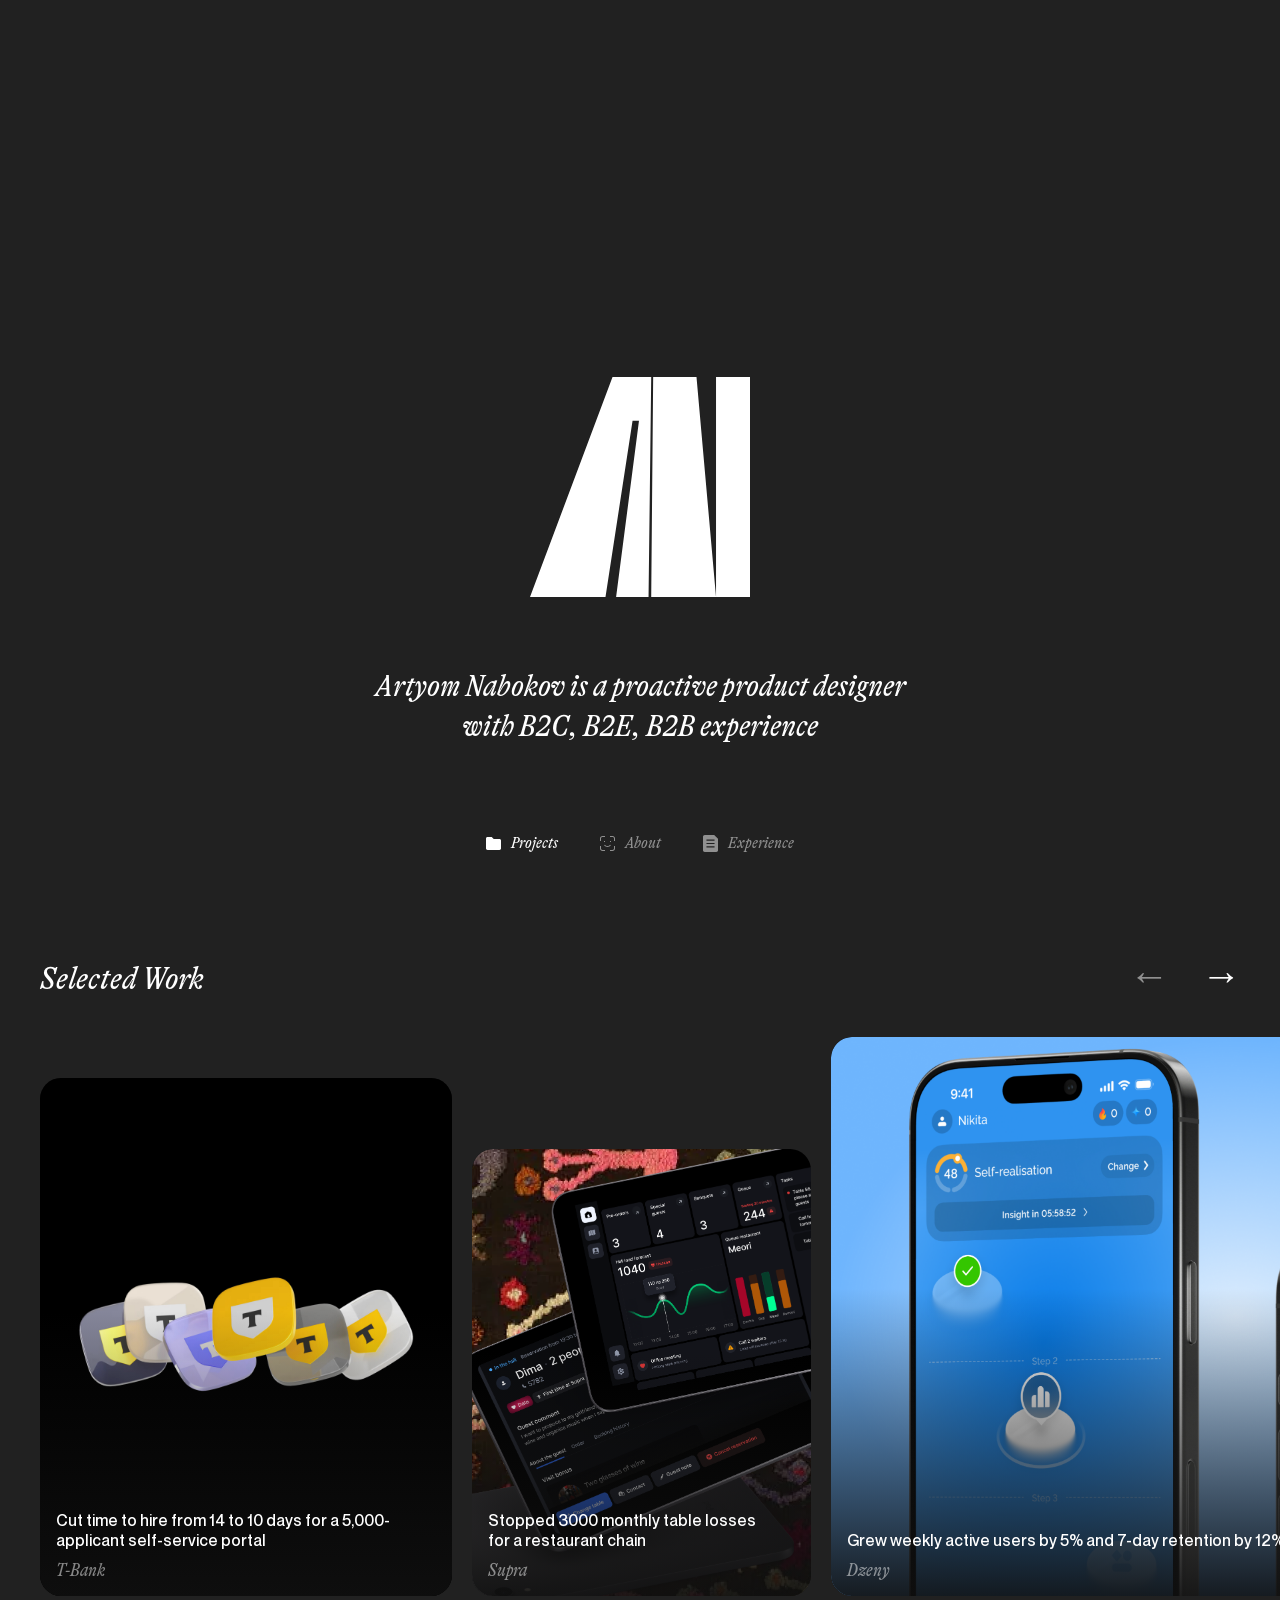
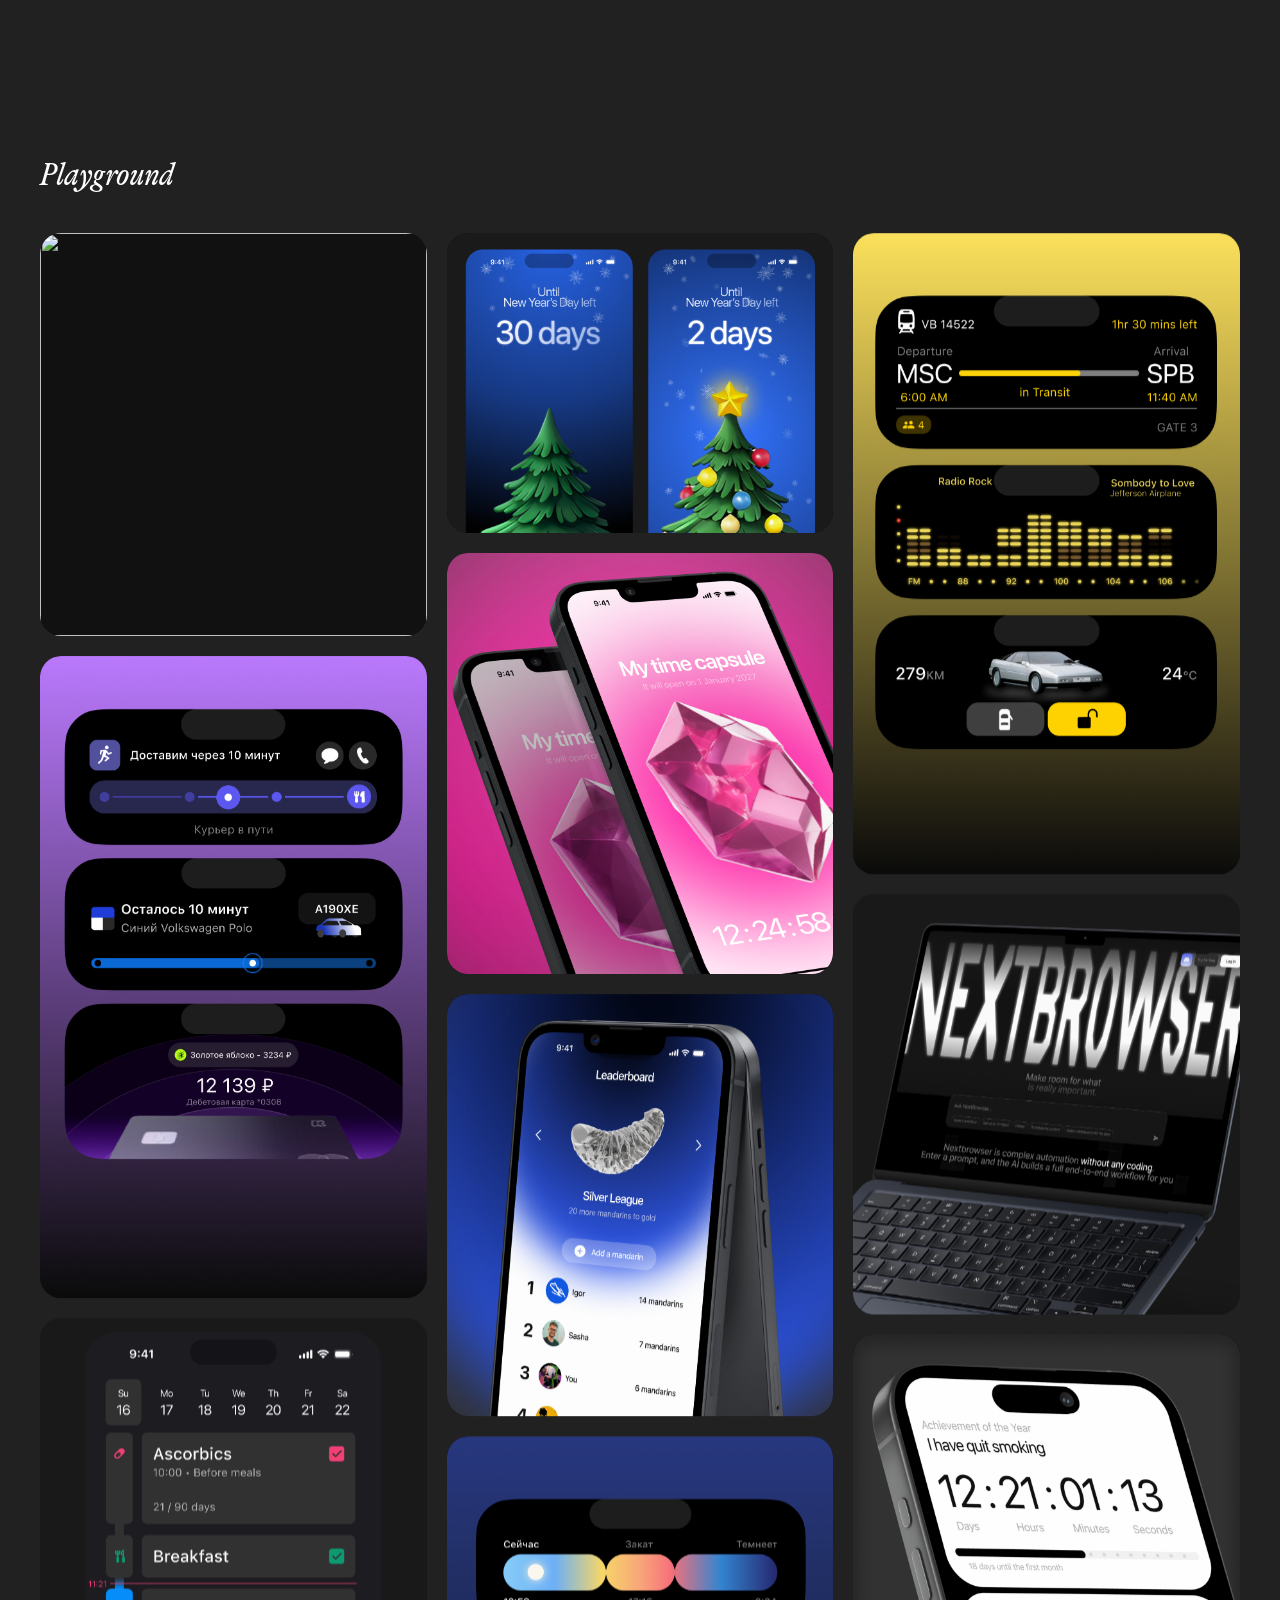
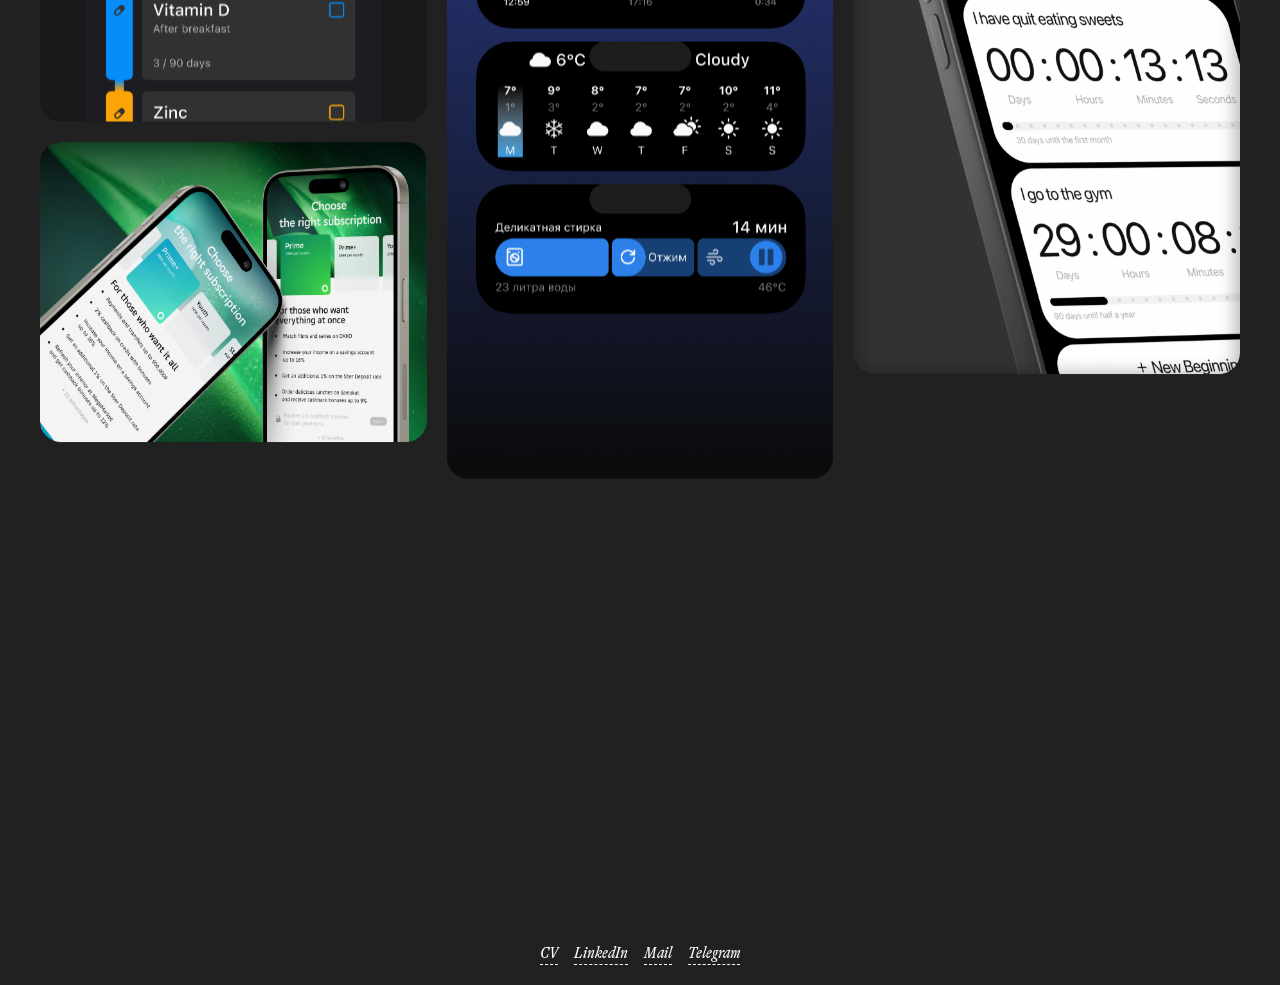
==== commit 7bf3c95e: "Add inactive state to Selected Work arrows, link Telegram directly Arrows now dim and become non-int" ====
--- a/index.html
+++ b/index.html
@@ -240,7 +240,7 @@
     <a href="#" target="_blank" rel="noopener">CV</a>
     <a href="https://www.linkedin.com/in/artyom-nabokov-3b5aaa315/" target="_blank" rel="noopener">LinkedIn</a>
     <button type="button" class="link-copy" data-copy="nabokov.artyom@gmail.com" data-label="Mail">Mail</button>
-    <button type="button" class="link-copy" data-copy="@bankasidra" data-label="Telegram">Telegram</button>
+    <a href="https://t.me/bankasidra" target="_blank" rel="noopener">Telegram</a>
   </footer>
 
   <script src="assets/vendor/gsap/gsap.min.js"></script>
--- a/css/styles.css
+++ b/css/styles.css
@@ -231,6 +231,12 @@
   background: none;
   border: none;
   padding: 0;
+  transition: color 0.3s var(--ease);
+}
+.work-nav__btn.is-inactive {
+  color: var(--fg-dim);
+  cursor: var(--cursor-default);
+  pointer-events: none;
 }
 
 /* ---------- Card component (Selected Work + Playground) ----------
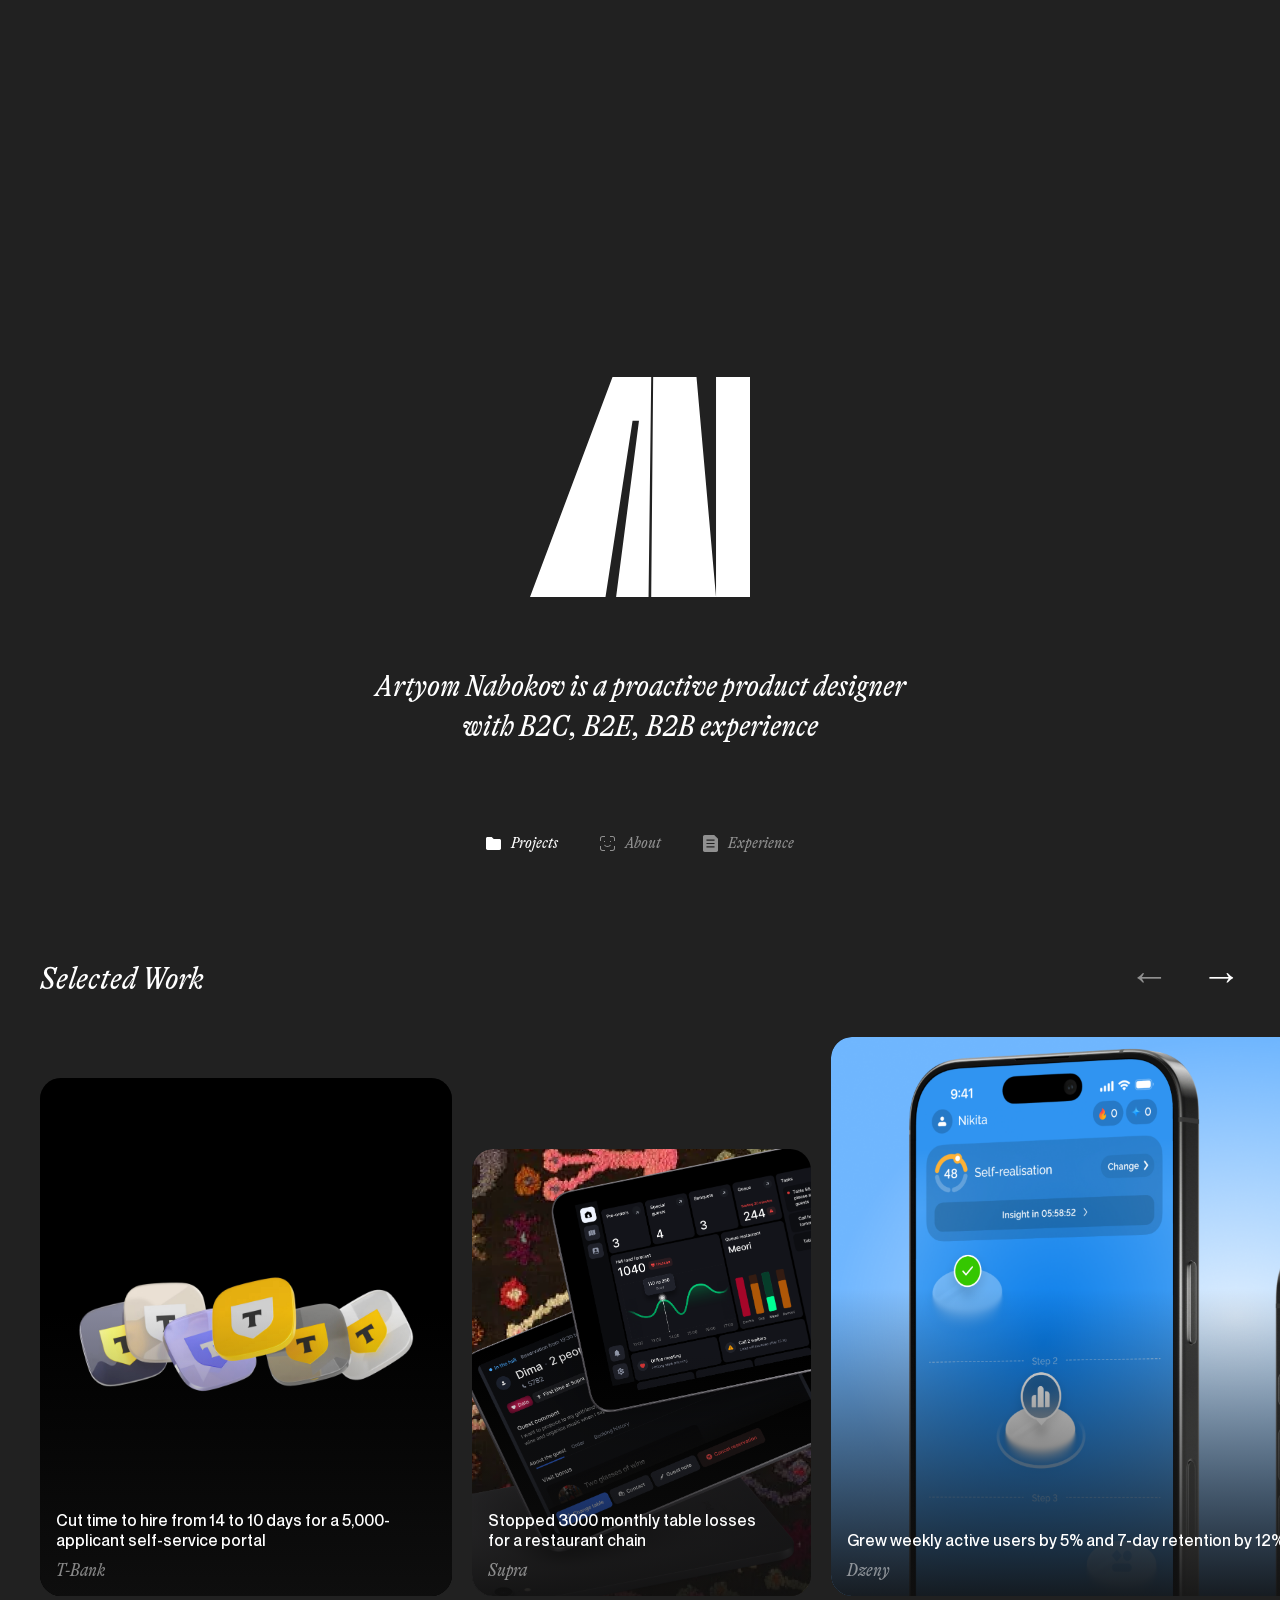
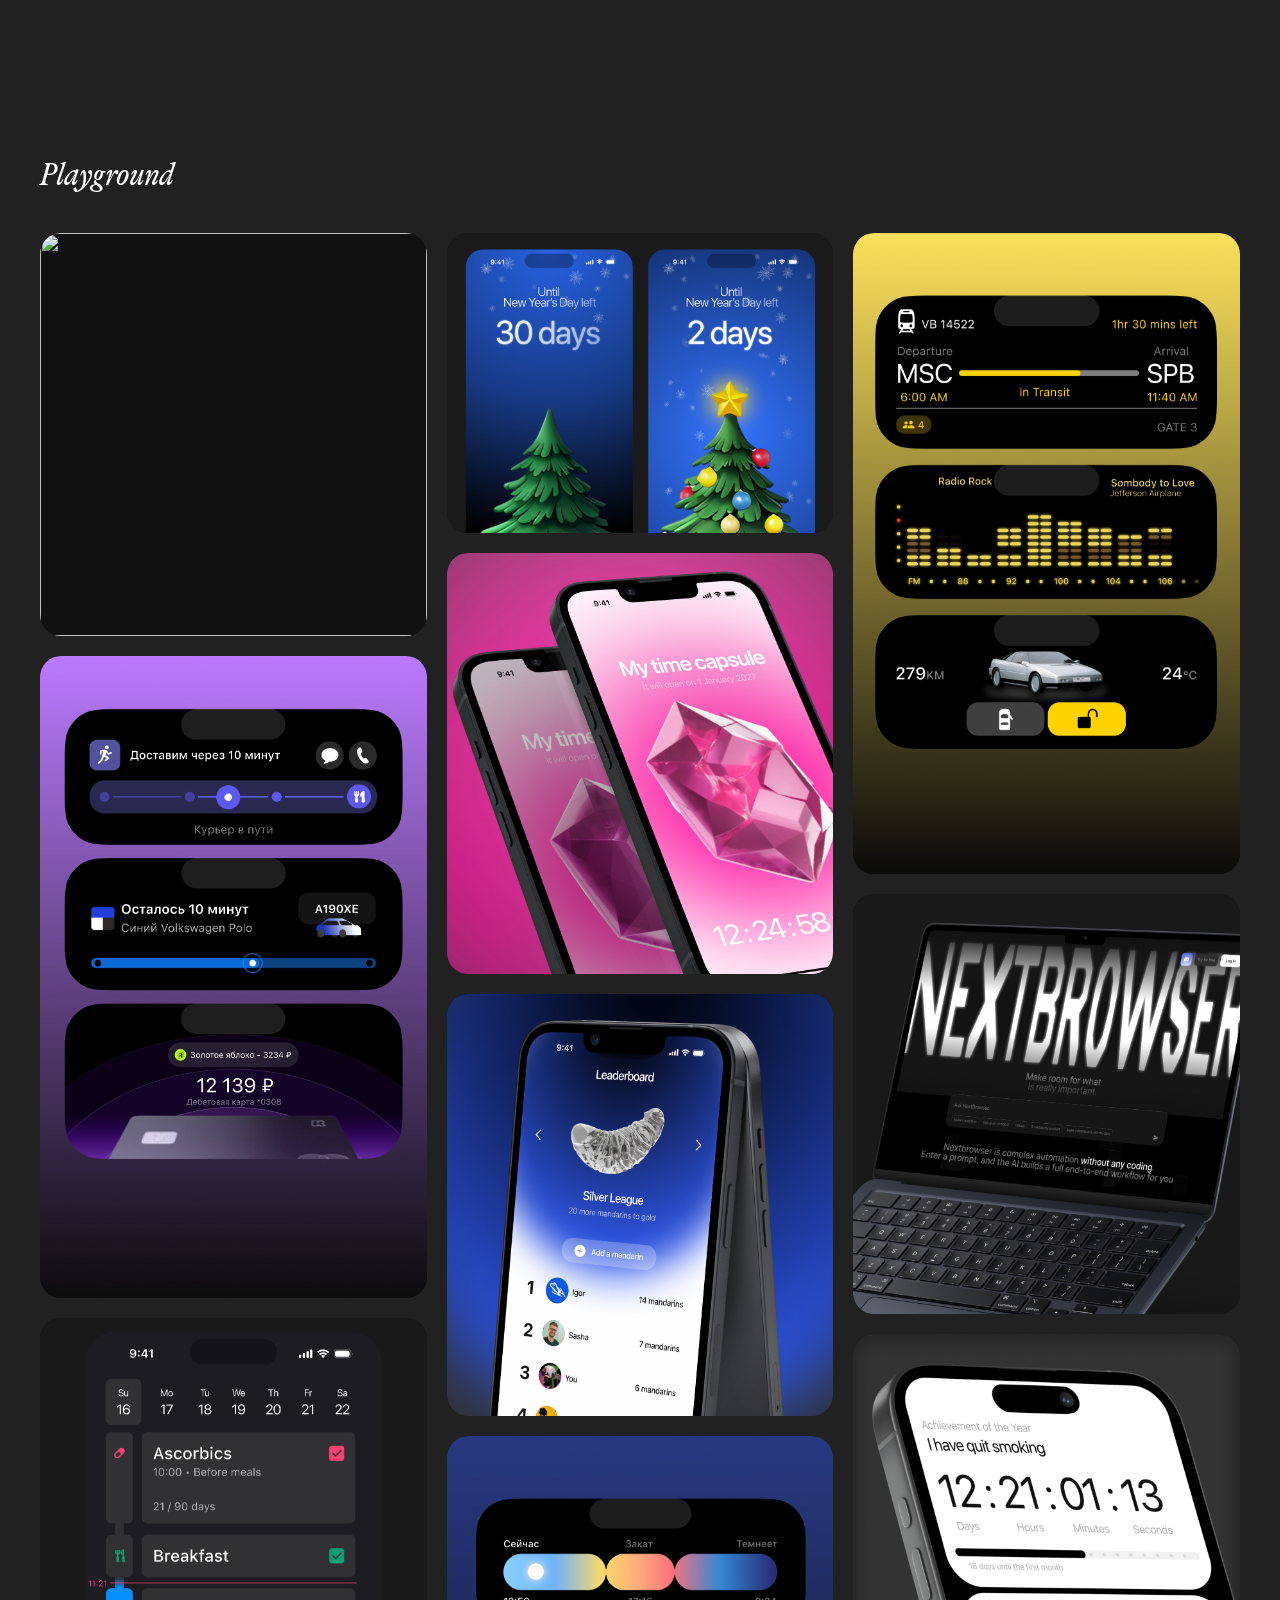
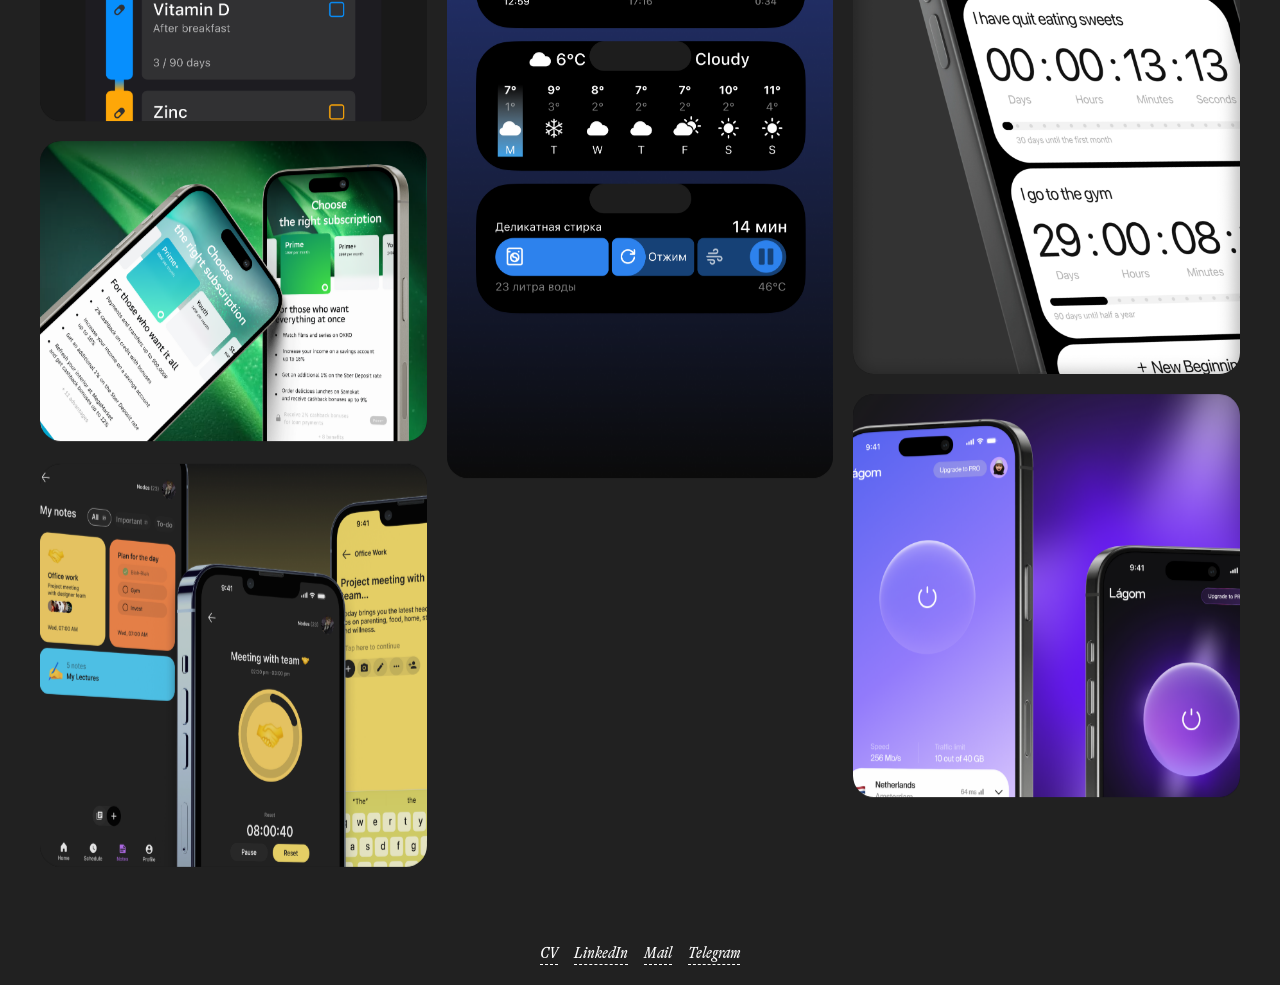
==== commit 769b0666: "Add favicon based on the logo mark Co-Authored-By: Claude Sonnet 5 <noreply@anthropic.com>" ====
--- a/index.html
+++ b/index.html
@@ -5,7 +5,7 @@
 <meta name="viewport" content="width=device-width, initial-scale=1.0" />
 <title>Artyom Nabokov — Product Designer</title>
 <meta name="description" content="Artyom Nabokov is a proactive product designer with B2C, B2E, B2B experience." />
-<link rel="icon" href="data:,">
+<link rel="icon" href="assets/icons/favicon.svg" type="image/svg+xml">
 <link rel="stylesheet" href="css/styles.css" />
 </head>
 <body>
--- a/css/styles.css
+++ b/css/styles.css
@@ -65,6 +65,7 @@
   --cursor-pointer: url('../assets/cursors/cursor-pointer.svg') 10 2, pointer;
   --cursor-arrow-left: url('../assets/cursors/cursor-arrow-left.svg') 12 12, w-resize;
   --cursor-arrow-right: url('../assets/cursors/cursor-arrow-right.svg') 12 12, e-resize;
+  --cursor-drag: url('../assets/cursors/cursor-drag.svg') 10 10, ew-resize;
 }
 
 * { box-sizing: border-box; }
@@ -447,7 +448,7 @@
   padding: 0 0 2px;
   background: none;
   color: inherit;
-  cursor: pointer;
+  cursor: var(--cursor-pointer);
 }
 
 @media (max-width: 480px) {
@@ -579,7 +580,7 @@
   border-radius: 20px;
   overflow: hidden;
   aspect-ratio: 1240 / 666;
-  cursor: ew-resize;
+  cursor: var(--cursor-drag);
   user-select: none;
   /* Matches the block's own radial gradient fill in Figma — the before/
      after shots don't quite reach the container edges, so this shows in
@@ -642,7 +643,6 @@
   pointer-events: none;
   z-index: 3;
 }
-.case-compare__grip img { width: 24px; height: 24px; }
 .case-compare__grip span {
   font-family: var(--font-body);
   font-weight: 500;
